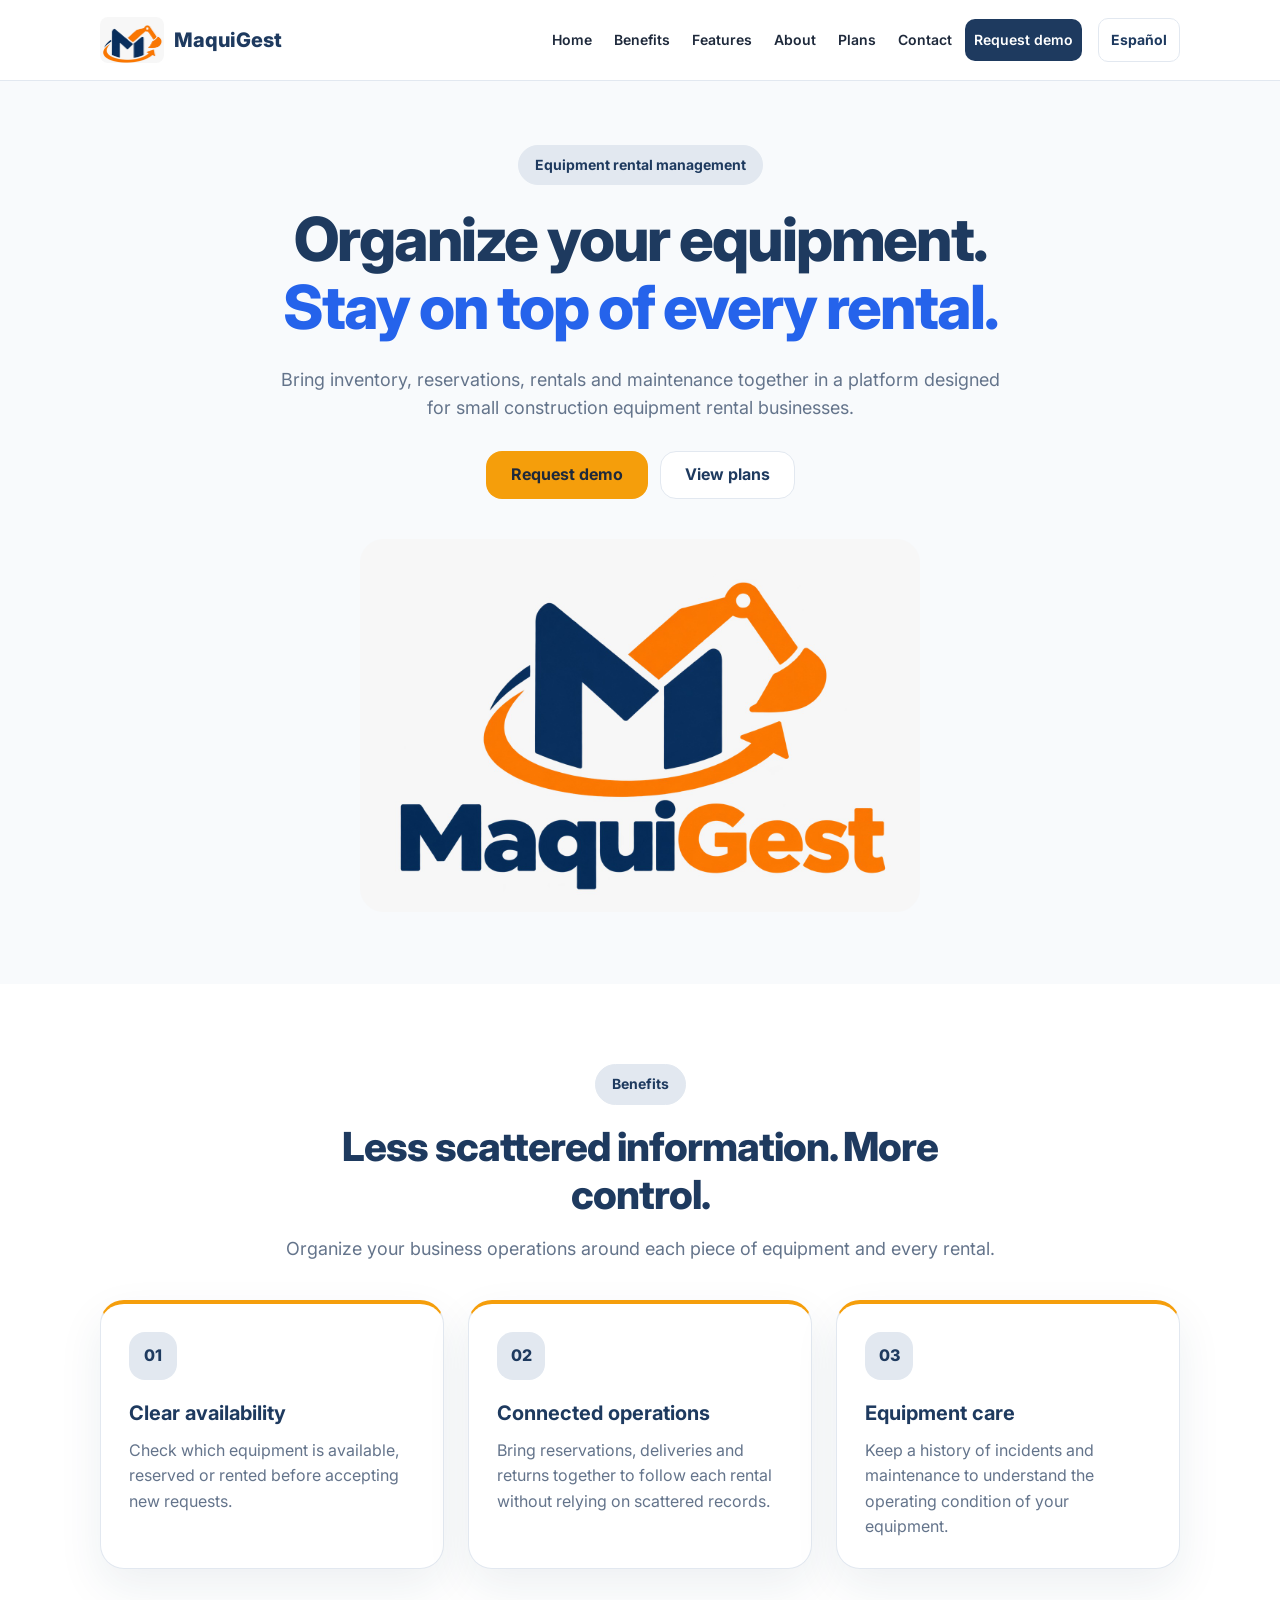
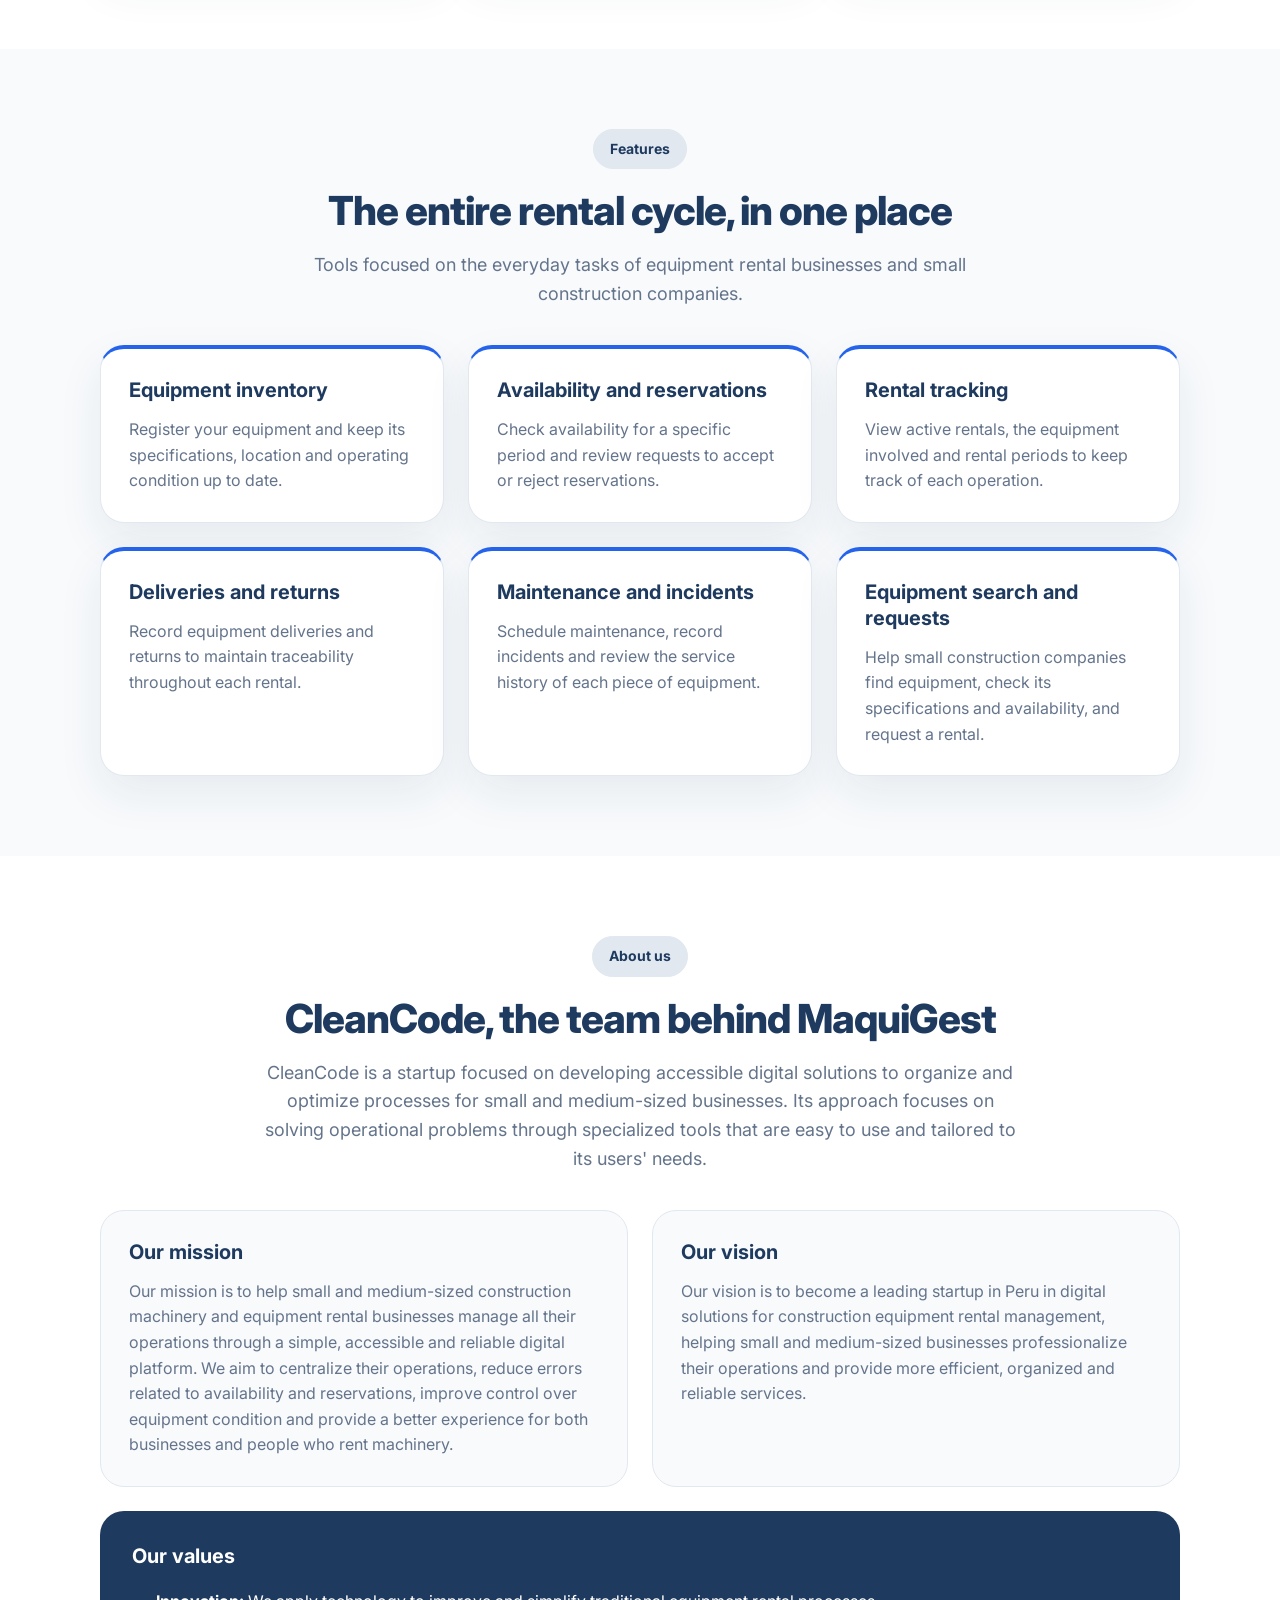
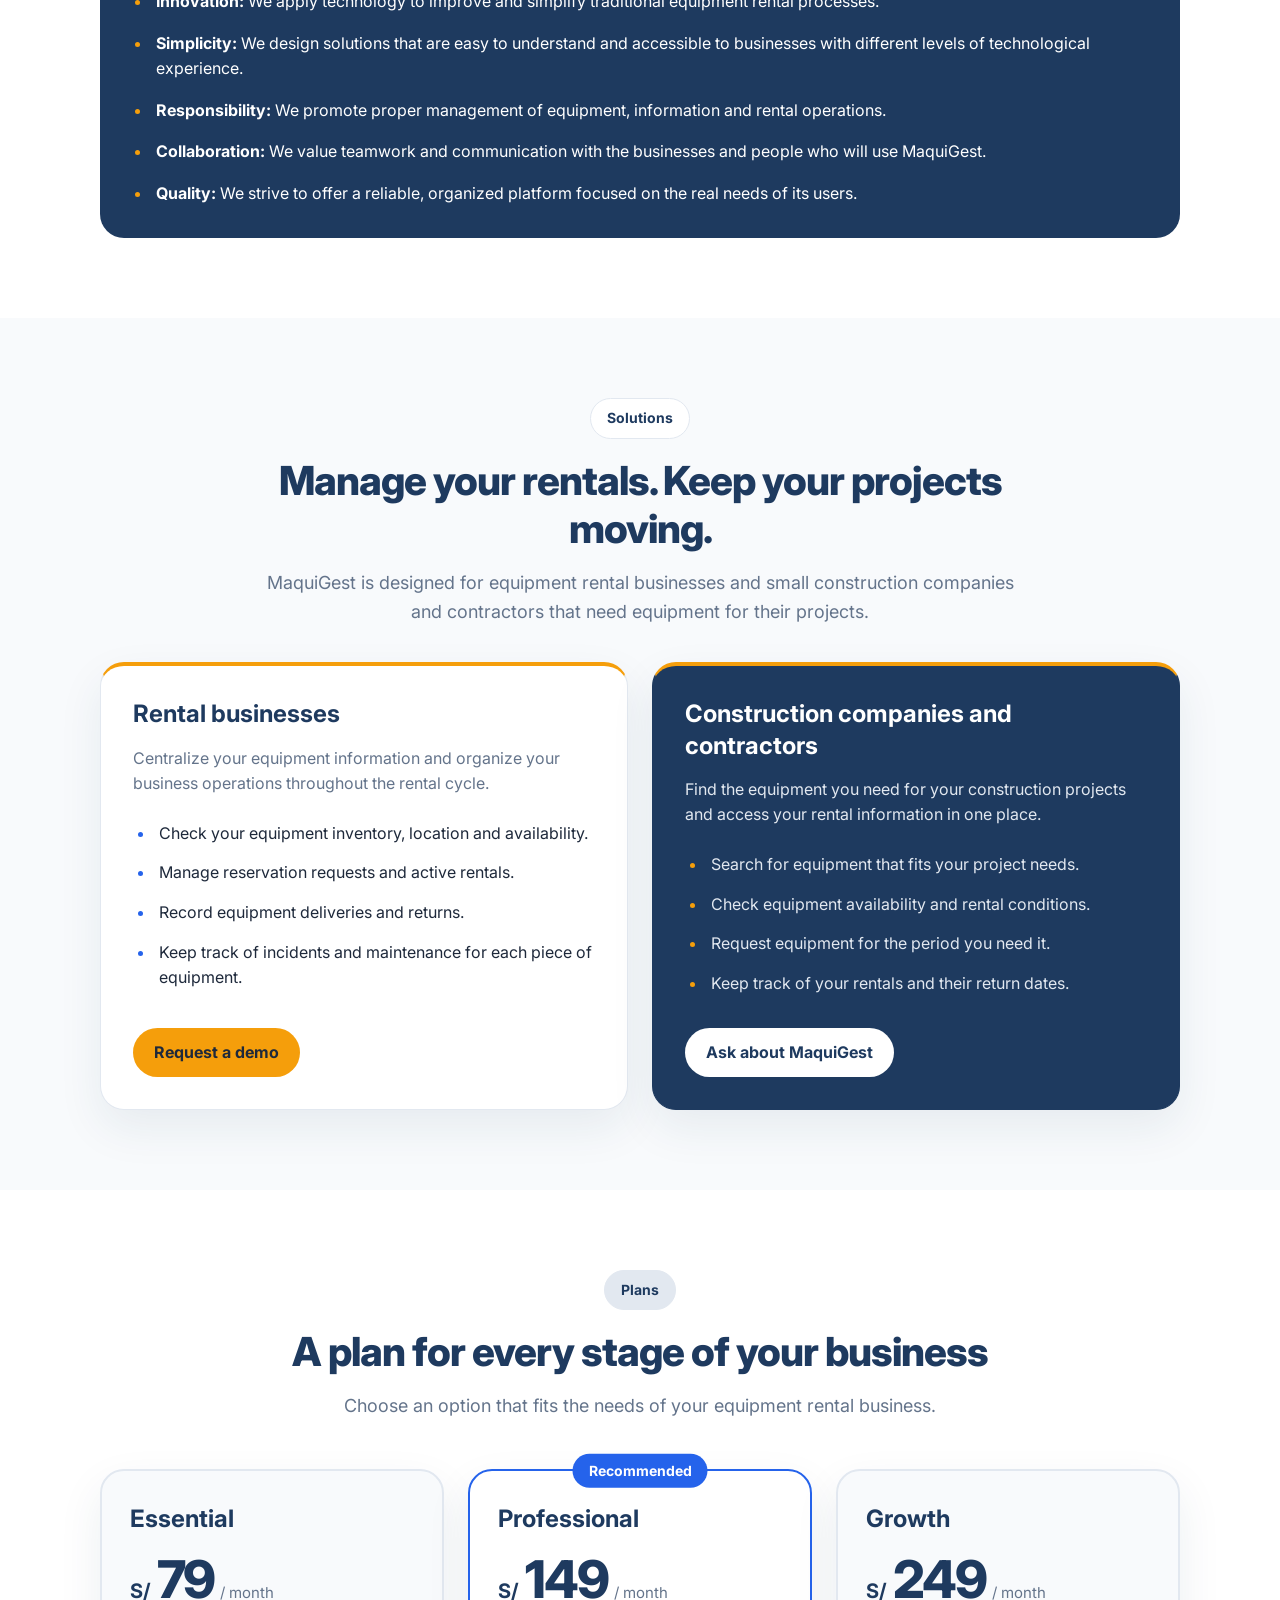
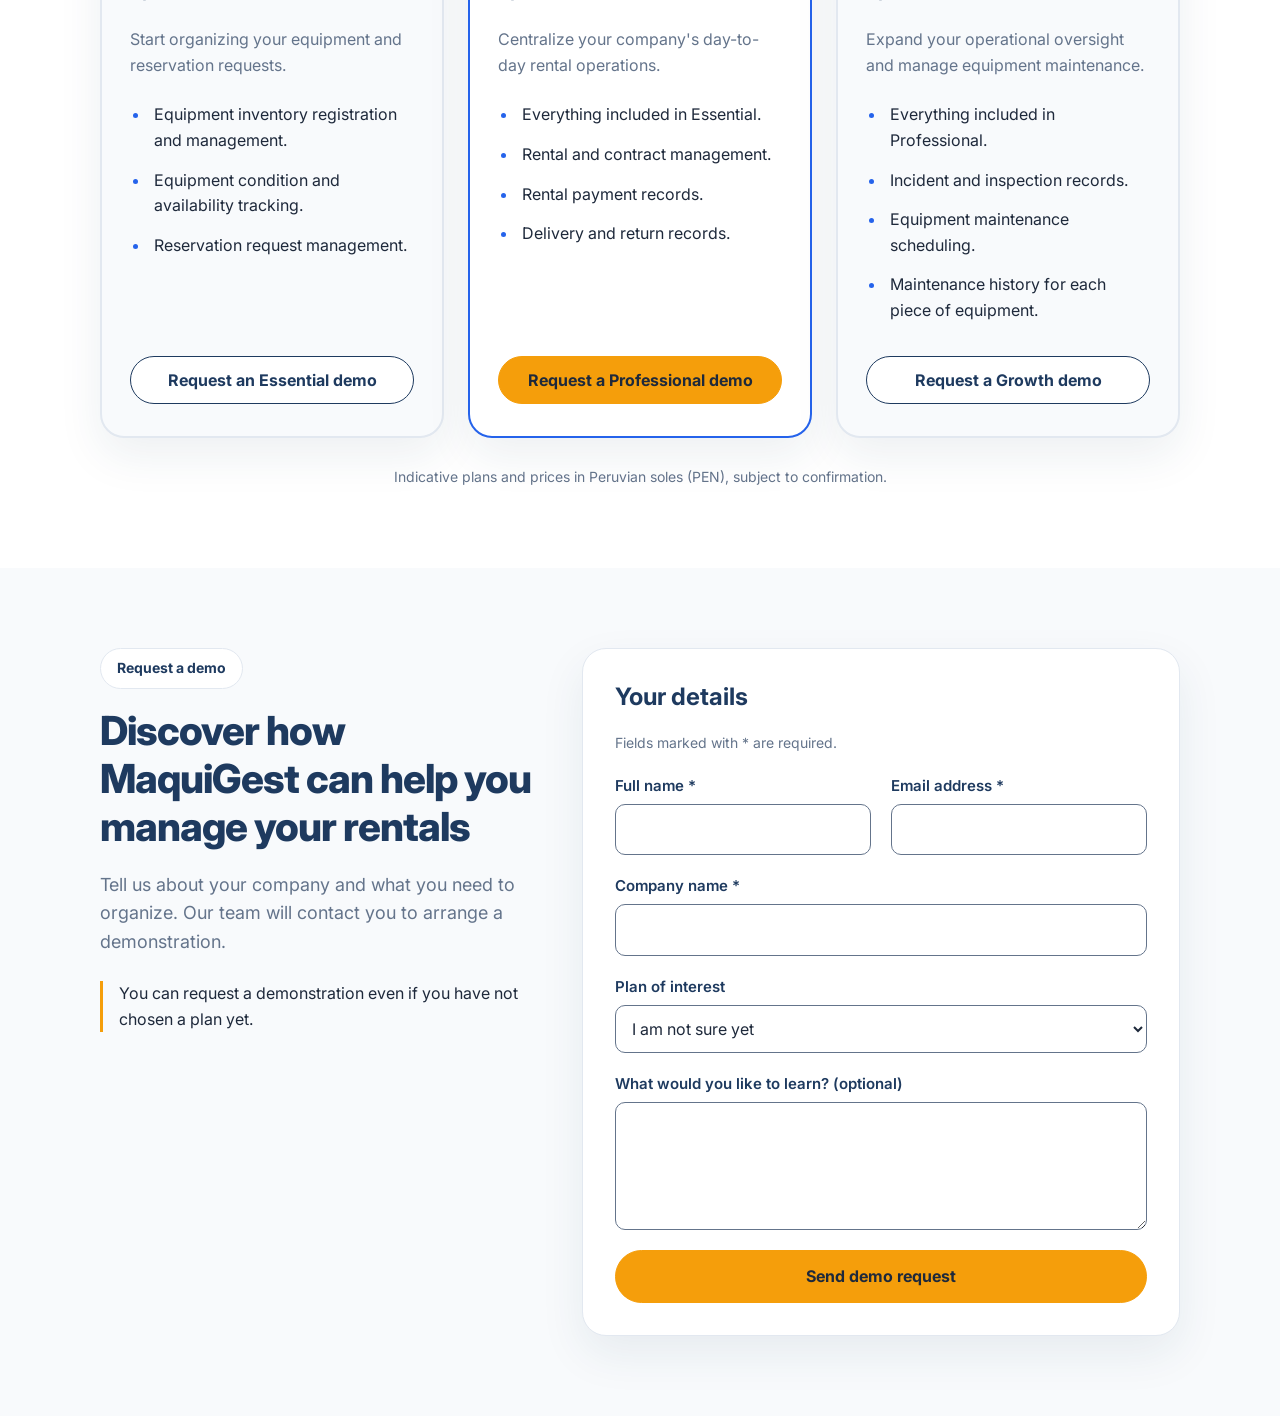
==== index.html @ 1abd6be6 "feat(website): implement demo request form and plan selection" ====
﻿<!doctype html>
<html lang="en-US">
<head>
    <meta charset="UTF-8" />
    <meta name="viewport" content="width=device-width, initial-scale=1.0" />

    <title data-es="MaquiGest | Gestión de alquiler de maquinaria">
        MaquiGest | Equipment rental management
    </title>

    <meta
            name="description"
            content="Manage construction equipment rentals in one place. Organize inventory, availability, reservations, rentals and maintenance with MaquiGest."
            data-es="Gestiona el alquiler de maquinaria para construcción en un solo lugar. Organiza inventario, disponibilidad, reservas, alquileres y mantenimiento con MaquiGest."
    />

    <meta
            name="keywords"
            content="equipment rental, construction equipment, rental management software, MaquiGest"
            data-es="alquiler de maquinaria, gestión de maquinaria, alquiler de equipos, maquinaria para construcción, software de alquiler, gestión de alquileres, MaquiGest"
    />

    <meta name="author" content="CleanCode" />

    <link rel="stylesheet" href="css/main.css" />
    <script src="js/main.js" defer></script>
    <script src="js/forms.js" defer></script>
</head>

<body>
<a
        class="skip-link"
        href="#main-content"
        data-es="Saltar al contenido"
>
    Skip to content
</a>

<header class="header">
    <div class="header-container">
        <a class="brand" href="#home">
            <img
                    src="assets/images/maquigest-symbol.jpeg"
                    alt=""
                    width="1032"
                    height="731"
            />
            <span>MaquiGest</span>
        </a>

        <button
                class="menu-toggle"
                id="menu-toggle"
                type="button"
                aria-controls="nav-menu"
                aria-expanded="false"
                hidden
        >
            <span data-es="Menú">Menu</span>
        </button>

        <span
                class="sr-only"
                id="navigation-label"
                data-es="Navegación principal"
        >
          Main navigation
        </span>

        <nav
                class="header-nav"
                id="nav-menu"
                aria-labelledby="navigation-label"
        >
            <a href="#home" data-es="Inicio">Home</a>
            <a href="#benefits" data-es="Beneficios">Benefits</a>
            <a href="#features" data-es="Funcionalidades">Features</a>
            <a href="#about" data-es="Nosotros">About</a>
            <a href="#planes" data-es="Planes">Plans</a>
            <a href="#contact" data-es="Contacto">Contact</a>

            <a
                    class="nav-demo"
                    href="#demo"
                    data-es="Solicitar demo"
            >
                Request demo
            </a>
        </nav>

        <button
                class="language-toggle"
                id="language-toggle"
                type="button"
                lang="es-419"
                hidden
        >
            Español
        </button>
    </div>
</header>

<main id="main-content">
    <section class="home" id="home" aria-labelledby="home-title">
        <div class="home-container">
            <div class="home-text">
                <p
                        class="home-badge"
                        data-es="Gestión de alquiler de maquinaria"
                >
                    Equipment rental management
                </p>

                <h1 id="home-title">
          <span data-es="Organiza tus equipos.">
            Organize your equipment.
          </span>

                    <span
                            class="home-highlight"
                            data-es="Controla cada alquiler."
                    >
            Stay on top of every rental.
          </span>
                </h1>

                <p
                        class="home-description"
                        data-es="Centraliza inventario, reservas, alquileres y mantenimiento en una plataforma diseñada para pequeñas empresas de alquiler de maquinaria para construcción."
                >
                    Bring inventory, reservations, rentals and maintenance together
                    in a platform designed for small construction equipment rental
                    businesses.
                </p>

                <div class="home-actions">
                    <a
                            class="home-button home-button-primary"
                            href="#demo"
                            data-es="Solicitar demo"
                    >
                        Request demo
                    </a>

                    <a
                            class="home-button home-button-secondary"
                            href="#planes"
                            data-es="Ver planes"
                    >
                        View plans
                    </a>
                </div>
            </div>

            <div class="home-image">
                <img
                        src="assets/images/maquigest-logo.jpeg"
                        alt="MaquiGest"
                        width="1536"
                        height="1024"
                />
            </div>
        </div>
    </section>
    <section
            class="benefits-section"
            id="benefits"
            aria-labelledby="benefits-title"
    >
        <div class="benefits-container">
            <div class="benefits-header">
            <span class="benefits-badge" data-es="Beneficios">
              Benefits
            </span>

                <h2
                        id="benefits-title"
                        data-es="Menos información dispersa. Más control."
                >
                    Less scattered information. More control.
                </h2>

                <p
                        data-es="Organiza las operaciones de tu negocio alrededor de cada equipo y cada alquiler."
                >
                    Organize your business operations around each piece
                    of equipment and every rental.
                </p>
            </div>

            <div class="benefits-grid">
                <article class="benefit-card">
              <span class="benefit-number" aria-hidden="true">
                01
              </span>

                    <h3 data-es="Disponibilidad clara">
                        Clear availability
                    </h3>

                    <p
                            data-es="Consulta qué equipos están disponibles, reservados o alquilados antes de aceptar nuevas solicitudes."
                    >
                        Check which equipment is available, reserved or rented
                        before accepting new requests.
                    </p>
                </article>

                <article class="benefit-card">
              <span class="benefit-number" aria-hidden="true">
                02
              </span>

                    <h3 data-es="Operaciones conectadas">
                        Connected operations
                    </h3>

                    <p
                            data-es="Reúne las reservas, entregas y devoluciones para dar seguimiento al alquiler sin depender de registros dispersos."
                    >
                        Bring reservations, deliveries and returns together
                        to follow each rental without relying on scattered records.
                    </p>
                </article>

                <article class="benefit-card">
              <span class="benefit-number" aria-hidden="true">
                03
              </span>

                    <h3 data-es="Cuidado de tus equipos">
                        Equipment care
                    </h3>

                    <p
                            data-es="Mantén un historial de incidencias y mantenimientos para conocer el estado operativo de tu maquinaria."
                    >
                        Keep a history of incidents and maintenance to understand
                        the operating condition of your equipment.
                    </p>
                </article>
            </div>
        </div>
    </section>
    <section
            class="features-section"
            id="features"
            aria-labelledby="features-title"
    >
        <div class="features-container">
            <div class="features-header">
            <span class="features-badge" data-es="Funcionalidades">
              Features
            </span>

                <h2
                        id="features-title"
                        data-es="Todo el ciclo de alquiler, en un solo lugar"
                >
                    The entire rental cycle, in one place
                </h2>

                <p
                        data-es="Herramientas enfocadas en las tareas diarias de empresas de alquiler de maquinaria y pequeñas constructoras."
                >
                    Tools focused on the everyday tasks of equipment rental
                    businesses and small construction companies.
                </p>
            </div>

            <div class="features-grid">
                <article class="feature-card">
                    <h3 data-es="Inventario de maquinaria">
                        Equipment inventory
                    </h3>

                    <p
                            data-es="Registra tus equipos y mantén actualizada la información sobre sus características, ubicación y estado operativo."
                    >
                        Register your equipment and keep its specifications,
                        location and operating condition up to date.
                    </p>
                </article>

                <article class="feature-card">
                    <h3 data-es="Disponibilidad y reservas">
                        Availability and reservations
                    </h3>

                    <p
                            data-es="Consulta la disponibilidad por periodo y revisa las solicitudes para confirmar o rechazar reservas."
                    >
                        Check availability for a specific period and review
                        requests to accept or reject reservations.
                    </p>
                </article>

                <article class="feature-card">
                    <h3 data-es="Seguimiento de alquileres">
                        Rental tracking
                    </h3>

                    <p
                            data-es="Consulta los alquileres activos, los equipos asociados y sus periodos para conocer el estado de cada operación."
                    >
                        View active rentals, the equipment involved and rental
                        periods to keep track of each operation.
                    </p>
                </article>

                <article class="feature-card">
                    <h3 data-es="Entregas y devoluciones">
                        Deliveries and returns
                    </h3>

                    <p
                            data-es="Registra la entrega y devolución de la maquinaria para mantener la trazabilidad de los equipos durante el alquiler."
                    >
                        Record equipment deliveries and returns to maintain
                        traceability throughout each rental.
                    </p>
                </article>

                <article class="feature-card">
                    <h3 data-es="Mantenimiento e incidencias">
                        Maintenance and incidents
                    </h3>

                    <p
                            data-es="Programa mantenimientos, registra incidencias y consulta el historial de intervenciones de cada equipo."
                    >
                        Schedule maintenance, record incidents and review
                        the service history of each piece of equipment.
                    </p>
                </article>

                <article class="feature-card">
                    <h3 data-es="Búsqueda y solicitud de equipos">
                        Equipment search and requests
                    </h3>

                    <p
                            data-es="Permite a pequeñas constructoras buscar maquinaria, consultar sus características y disponibilidad, y solicitar un alquiler."
                    >
                        Help small construction companies find equipment,
                        check its specifications and availability, and request
                        a rental.
                    </p>
                </article>
            </div>
        </div>
    </section>
    <section
            class="about-section"
            id="about"
            aria-labelledby="about-title"
    >
        <div class="about-container">
            <div class="about-header">
            <span class="about-badge" data-es="Quiénes somos">
              About us
            </span>

                <h2
                        id="about-title"
                        data-es="CleanCode, el equipo detrás de MaquiGest"
                >
                    CleanCode, the team behind MaquiGest
                </h2>

                <p
                        data-es="CleanCode es una startup orientada al desarrollo de soluciones digitales accesibles que permitan organizar y optimizar los procesos de pequeñas y medianas empresas. Su propuesta se enfoca en resolver problemas operativos mediante herramientas especializadas, sencillas de utilizar y adaptadas a las necesidades de sus usuarios."
                >
                    CleanCode is a startup focused on developing accessible
                    digital solutions to organize and optimize processes for
                    small and medium-sized businesses. Its approach focuses on
                    solving operational problems through specialized tools
                    that are easy to use and tailored to its users' needs.
                </p>
            </div>

            <div class="about-grid">
                <article class="about-card">
                    <h3 data-es="Nuestra misión">
                        Our mission
                    </h3>

                    <p
                            data-es="Nuestra misión es facilitar la gestión integral de las pequeñas y medianas empresas dedicadas al alquiler de maquinaria y equipos para construcción mediante una plataforma digital sencilla, accesible y confiable. Buscamos centralizar sus operaciones, reducir errores relacionados con la disponibilidad y las reservas, mejorar el control del estado de los equipos y brindar una mejor experiencia tanto a las empresas como a las personas que alquilan maquinaria."
                    >
                        Our mission is to help small and medium-sized construction
                        machinery and equipment rental businesses manage all their
                        operations through a simple, accessible and reliable
                        digital platform. We aim to centralize their operations,
                        reduce errors related to availability and reservations,
                        improve control over equipment condition and provide a
                        better experience for both businesses and people who
                        rent machinery.
                    </p>
                </article>

                <article class="about-card">
                    <h3 data-es="Nuestra visión">
                        Our vision
                    </h3>

                    <p
                            data-es="Nuestra visión es convertirnos en una startup referente en el Perú en soluciones digitales para la gestión del alquiler de maquinaria de construcción, contribuyendo a que las pequeñas y medianas empresas profesionalicen sus operaciones y brinden servicios más eficientes, organizados y confiables."
                    >
                        Our vision is to become a leading startup in Peru
                        in digital solutions for construction equipment rental
                        management, helping small and medium-sized businesses
                        professionalize their operations and provide more
                        efficient, organized and reliable services.
                    </p>
                </article>
            </div>

            <div class="about-values">
                <h3 data-es="Nuestros valores">
                    Our values
                </h3>

                <ul class="about-values-list">
                    <li>
                        <strong data-es="Innovación:">
                            Innovation:
                        </strong>
                        <span
                                data-es="Aplicamos tecnología para mejorar y simplificar los procesos tradicionales del alquiler de maquinaria."
                        >
                  We apply technology to improve and simplify traditional
                  equipment rental processes.
                </span>
                    </li>

                    <li>
                        <strong data-es="Simplicidad:">
                            Simplicity:
                        </strong>
                        <span
                                data-es="Diseñamos soluciones comprensibles y accesibles para empresas con diferentes niveles de experiencia tecnológica."
                        >
                  We design solutions that are easy to understand and
                  accessible to businesses with different levels of
                  technological experience.
                </span>
                    </li>

                    <li>
                        <strong data-es="Responsabilidad:">
                            Responsibility:
                        </strong>
                        <span
                                data-es="Promovemos una gestión adecuada de los equipos, la información y las operaciones de alquiler."
                        >
                  We promote proper management of equipment, information
                  and rental operations.
                </span>
                    </li>

                    <li>
                        <strong data-es="Colaboración:">
                            Collaboration:
                        </strong>
                        <span
                                data-es="Valoramos el trabajo en equipo y la comunicación con las empresas y personas que utilizarán MaquiGest."
                        >
                  We value teamwork and communication with the businesses
                  and people who will use MaquiGest.
                </span>
                    </li>

                    <li>
                        <strong data-es="Calidad:">
                            Quality:
                        </strong>
                        <span
                                data-es="Buscamos ofrecer una plataforma confiable, organizada y orientada a las necesidades reales de sus usuarios."
                        >
                  We strive to offer a reliable, organized platform
                  focused on the real needs of its users.
                </span>
                    </li>
                </ul>
            </div>
        </div>
    </section>
    <section
            class="solutions-section"
            id="solutions"
            aria-labelledby="solutions-title"
    >
        <div class="solutions-container">
            <div class="solutions-header">
          <span class="solutions-badge" data-es="Soluciones">
            Solutions
          </span>

                <h2
                        id="solutions-title"
                        data-es="Gestiona tus alquileres. Haz avanzar tus obras."
                >
                    Manage your rentals. Keep your projects moving.
                </h2>

                <p
                        data-es="MaquiGest está dirigido a empresas de alquiler de maquinaria y a pequeñas constructoras y contratistas que necesitan equipos para sus proyectos."
                >
                    MaquiGest is designed for equipment rental businesses and small
                    construction companies and contractors that need equipment for
                    their projects.
                </p>
            </div>

            <div class="solutions-grid">
                <article class="solution-card">
                    <h3 data-es="Empresas de alquiler">
                        Rental businesses
                    </h3>

                    <p
                            data-es="Centraliza la información de tus equipos y organiza las operaciones de tu negocio durante todo el ciclo de alquiler."
                    >
                        Centralize your equipment information and organize your
                        business operations throughout the rental cycle.
                    </p>

                    <ul class="solution-list">
                        <li
                                data-es="Consulta el inventario, la ubicación y la disponibilidad de tus equipos."
                        >
                            Check your equipment inventory, location and availability.
                        </li>

                        <li
                                data-es="Gestiona las solicitudes de reserva y los alquileres activos."
                        >
                            Manage reservation requests and active rentals.
                        </li>

                        <li
                                data-es="Registra las entregas y devoluciones de maquinaria."
                        >
                            Record equipment deliveries and returns.
                        </li>

                        <li
                                data-es="Mantén un registro de incidencias y del mantenimiento de cada equipo."
                        >
                            Keep track of incidents and maintenance for each piece
                            of equipment.
                        </li>
                    </ul>

                    <a
                            class="solution-button solution-button-primary"
                            href="#demo"
                            data-es="Solicitar una demo"
                    >
                        Request a demo
                    </a>
                </article>

                <article class="solution-card solution-card-construction">
                    <h3 data-es="Constructoras y contratistas">
                        Construction companies and contractors
                    </h3>

                    <p
                            data-es="Encuentra los equipos que necesitas para tus obras y consulta la información de tus alquileres desde un solo lugar."
                    >
                        Find the equipment you need for your construction projects
                        and access your rental information in one place.
                    </p>

                    <ul class="solution-list">
                        <li
                                data-es="Busca maquinaria según las necesidades de tu proyecto."
                        >
                            Search for equipment that fits your project needs.
                        </li>

                        <li
                                data-es="Consulta la disponibilidad y las condiciones de alquiler."
                        >
                            Check equipment availability and rental conditions.
                        </li>

                        <li
                                data-es="Solicita equipos para el periodo en que los necesitas."
                        >
                            Request equipment for the period you need it.
                        </li>

                        <li
                                data-es="Realiza el seguimiento de tus alquileres y sus fechas de devolución."
                        >
                            Keep track of your rentals and their return dates.
                        </li>
                    </ul>

                    <a
                            class="solution-button solution-button-secondary"
                            href="#contact"
                            data-es="Consultar sobre MaquiGest"
                    >
                        Ask about MaquiGest
                    </a>
                </article>
            </div>
        </div>
    </section>
    <section
            class="plans-section"
            id="planes"
            aria-labelledby="plans-title"
    >
        <div class="plans-container">
            <div class="plans-header">
          <span class="plans-badge" data-es="Planes">
            Plans
          </span>

                <h2
                        id="plans-title"
                        data-es="Un plan para cada etapa de tu negocio"
                >
                    A plan for every stage of your business
                </h2>

                <p
                        data-es="Elige una propuesta según las necesidades de tu empresa de alquiler de maquinaria."
                >
                    Choose an option that fits the needs of your equipment
                    rental business.
                </p>
            </div>

            <div class="plans-grid">
                <article class="plan-card" aria-labelledby="essential-title">
                    <h3 id="essential-title" data-es="Esencial">
                        Essential
                    </h3>

                    <p class="plan-price">
                        <span class="plan-currency">S/</span>
                        <span class="plan-amount">79</span>
                        <span class="plan-period" data-es="/ mes">/ month</span>
                    </p>

                    <p
                            class="plan-description"
                            data-es="Para comenzar a organizar tus equipos y solicitudes de reserva."
                    >
                        Start organizing your equipment and reservation requests.
                    </p>

                    <ul class="plan-list">
                        <li data-es="Registro y gestión del inventario de equipos.">
                            Equipment inventory registration and management.
                        </li>

                        <li data-es="Consulta del estado y la disponibilidad de equipos.">
                            Equipment condition and availability tracking.
                        </li>

                        <li data-es="Gestión de solicitudes de reserva.">
                            Reservation request management.
                        </li>
                    </ul>

                    <a
                            class="plan-button"
                            href="#demo"
                            data-plan="essential"
                            data-es="Solicitar demo de Esencial"
                    >
                        Request an Essential demo
                    </a>
                </article>

                <article
                        class="plan-card plan-card-featured"
                        aria-labelledby="professional-title"
                >
            <span class="plan-recommendation" data-es="Recomendado">
              Recommended
            </span>

                    <h3 id="professional-title" data-es="Profesional">
                        Professional
                    </h3>

                    <p class="plan-price">
                        <span class="plan-currency">S/</span>
                        <span class="plan-amount">149</span>
                        <span class="plan-period" data-es="/ mes">/ month</span>
                    </p>

                    <p
                            class="plan-description"
                            data-es="Para centralizar las operaciones diarias de alquiler de tu empresa."
                    >
                        Centralize your company's day-to-day rental operations.
                    </p>

                    <ul class="plan-list">
                        <li data-es="Todo lo incluido en Esencial.">
                            Everything included in Essential.
                        </li>

                        <li data-es="Gestión de alquileres y contratos.">
                            Rental and contract management.
                        </li>

                        <li data-es="Registro de pagos de los alquileres.">
                            Rental payment records.
                        </li>

                        <li data-es="Registro de entregas y devoluciones.">
                            Delivery and return records.
                        </li>
                    </ul>

                    <a
                            class="plan-button plan-button-featured"
                            href="#demo"
                            data-plan="professional"
                            data-es="Solicitar demo de Profesional"
                    >
                        Request a Professional demo
                    </a>
                </article>

                <article class="plan-card" aria-labelledby="growth-title">
                    <h3 id="growth-title" data-es="Crecimiento">
                        Growth
                    </h3>

                    <p class="plan-price">
                        <span class="plan-currency">S/</span>
                        <span class="plan-amount">249</span>
                        <span class="plan-period" data-es="/ mes">/ month</span>
                    </p>

                    <p
                            class="plan-description"
                            data-es="Para ampliar el control operativo y gestionar el mantenimiento de tus equipos."
                    >
                        Expand your operational oversight and manage equipment
                        maintenance.
                    </p>

                    <ul class="plan-list">
                        <li data-es="Todo lo incluido en Profesional.">
                            Everything included in Professional.
                        </li>

                        <li data-es="Registro de incidencias e inspecciones.">
                            Incident and inspection records.
                        </li>

                        <li data-es="Programación del mantenimiento de equipos.">
                            Equipment maintenance scheduling.
                        </li>

                        <li data-es="Historial de mantenimiento por equipo.">
                            Maintenance history for each piece of equipment.
                        </li>
                    </ul>

                    <a
                            class="plan-button"
                            href="#demo"
                            data-plan="growth"
                            data-es="Solicitar demo de Crecimiento"
                    >
                        Request a Growth demo
                    </a>
                </article>
            </div>

            <p
                    class="plans-note"
                    data-es="Planes y precios referenciales en soles (PEN), sujetos a confirmación."
            >
                Indicative plans and prices in Peruvian soles (PEN), subject
                to confirmation.
            </p>
        </div>
    </section>
    <section
            class="demo-section"
            id="demo"
            aria-labelledby="demo-title"
    >
        <div class="demo-container">
            <div class="demo-content">
          <span class="demo-badge" data-es="Solicitar demo">
            Request a demo
          </span>

                <h2
                        id="demo-title"
                        data-es="Conoce cómo MaquiGest puede ayudarte a gestionar tus alquileres"
                >
                    Discover how MaquiGest can help you manage your rentals
                </h2>

                <p
                        class="demo-description"
                        data-es="Cuéntanos sobre tu empresa y lo que necesitas organizar. Nuestro equipo te contactará para coordinar una demostración."
                >
                    Tell us about your company and what you need to organize.
                    Our team will contact you to arrange a demonstration.
                </p>

                <p
                        class="demo-note"
                        data-es="Puedes solicitar una demostración aunque todavía no hayas elegido un plan."
                >
                    You can request a demonstration even if you have not
                    chosen a plan yet.
                </p>
            </div>

            <form
                    class="demo-form"
                    id="demo-form"
                    action= https://formspree.io/f/xdeoyggo
                    method="POST"
                    aria-labelledby="demo-form-title"
                    aria-describedby="demo-required-note"
            >
                <input type="hidden" name="request_type" value="demo" />
                <input type="hidden" name="_language" value="en" />

                <h3 id="demo-form-title" data-es="Tus datos">
                    Your details
                </h3>

                <p
                        class="demo-form-note"
                        id="demo-required-note"
                        data-es="Los campos con * son obligatorios."
                >
                    Fields marked with * are required.
                </p>

                <div class="demo-form-grid">
                    <div class="demo-field">
                        <label
                                for="demo-name"
                                data-es="Nombre completo *"
                        >
                            Full name *
                        </label>

                        <input
                                type="text"
                                id="demo-name"
                                name="name"
                                autocomplete="name"
                                minlength="2"
                                maxlength="100"
                                required
                        />
                    </div>

                    <div class="demo-field">
                        <label
                                for="demo-email"
                                data-es="Correo electrónico *"
                        >
                            Email address *
                        </label>

                        <input
                                type="email"
                                id="demo-email"
                                name="email"
                                autocomplete="email"
                                maxlength="254"
                                required
                        />
                    </div>

                    <div class="demo-field demo-field-full">
                        <label
                                for="demo-company"
                                data-es="Nombre de la empresa *"
                        >
                            Company name *
                        </label>

                        <input
                                type="text"
                                id="demo-company"
                                name="company"
                                autocomplete="organization"
                                minlength="2"
                                maxlength="120"
                                required
                        />
                    </div>

                    <div class="demo-field demo-field-full">
                        <label
                                for="demo-plan"
                                data-es="Plan de interés"
                        >
                            Plan of interest
                        </label>

                        <select id="demo-plan" name="plan">
                            <option
                                    value="undecided"
                                    data-es="Aún no lo sé"
                            >
                                I am not sure yet
                            </option>

                            <option value="essential" data-es="Esencial">
                                Essential
                            </option>

                            <option value="professional" data-es="Profesional">
                                Professional
                            </option>

                            <option value="growth" data-es="Crecimiento">
                                Growth
                            </option>
                        </select>
                    </div>

                    <div class="demo-field demo-field-full">
                        <label
                                for="demo-message"
                                data-es="¿Qué te gustaría conocer? (opcional)"
                        >
                            What would you like to learn? (optional)
                        </label>

                        <textarea
                                id="demo-message"
                                name="message"
                                rows="4"
                                maxlength="1200"
                        ></textarea>
                    </div>
                </div>

                <p
                        class="demo-error"
                        id="demo-error"
                        role="alert"
                        tabindex="-1"
                        data-es="El formulario no está disponible en este momento. Inténtalo más tarde."
                        hidden
                >
                    The form is currently unavailable. Please try again later.
                </p>

                <button
                        class="demo-submit"
                        type="submit"
                        data-es="Enviar solicitud de demo"
                >
                    Send demo request
                </button>
            </form>
        </div>
    </section>
</main>

<!-- FOOTER -->
</body>
</html>
---- css/main.css ----
﻿@import url("./global.css");
@import url("./header.css");
@import url("./home.css");
@import url("./benefits.css");
@import url("./features.css");
@import url("./about.css");
@import url("./solutions.css");
@import url("./plans.css");
@import url("./demo.css");
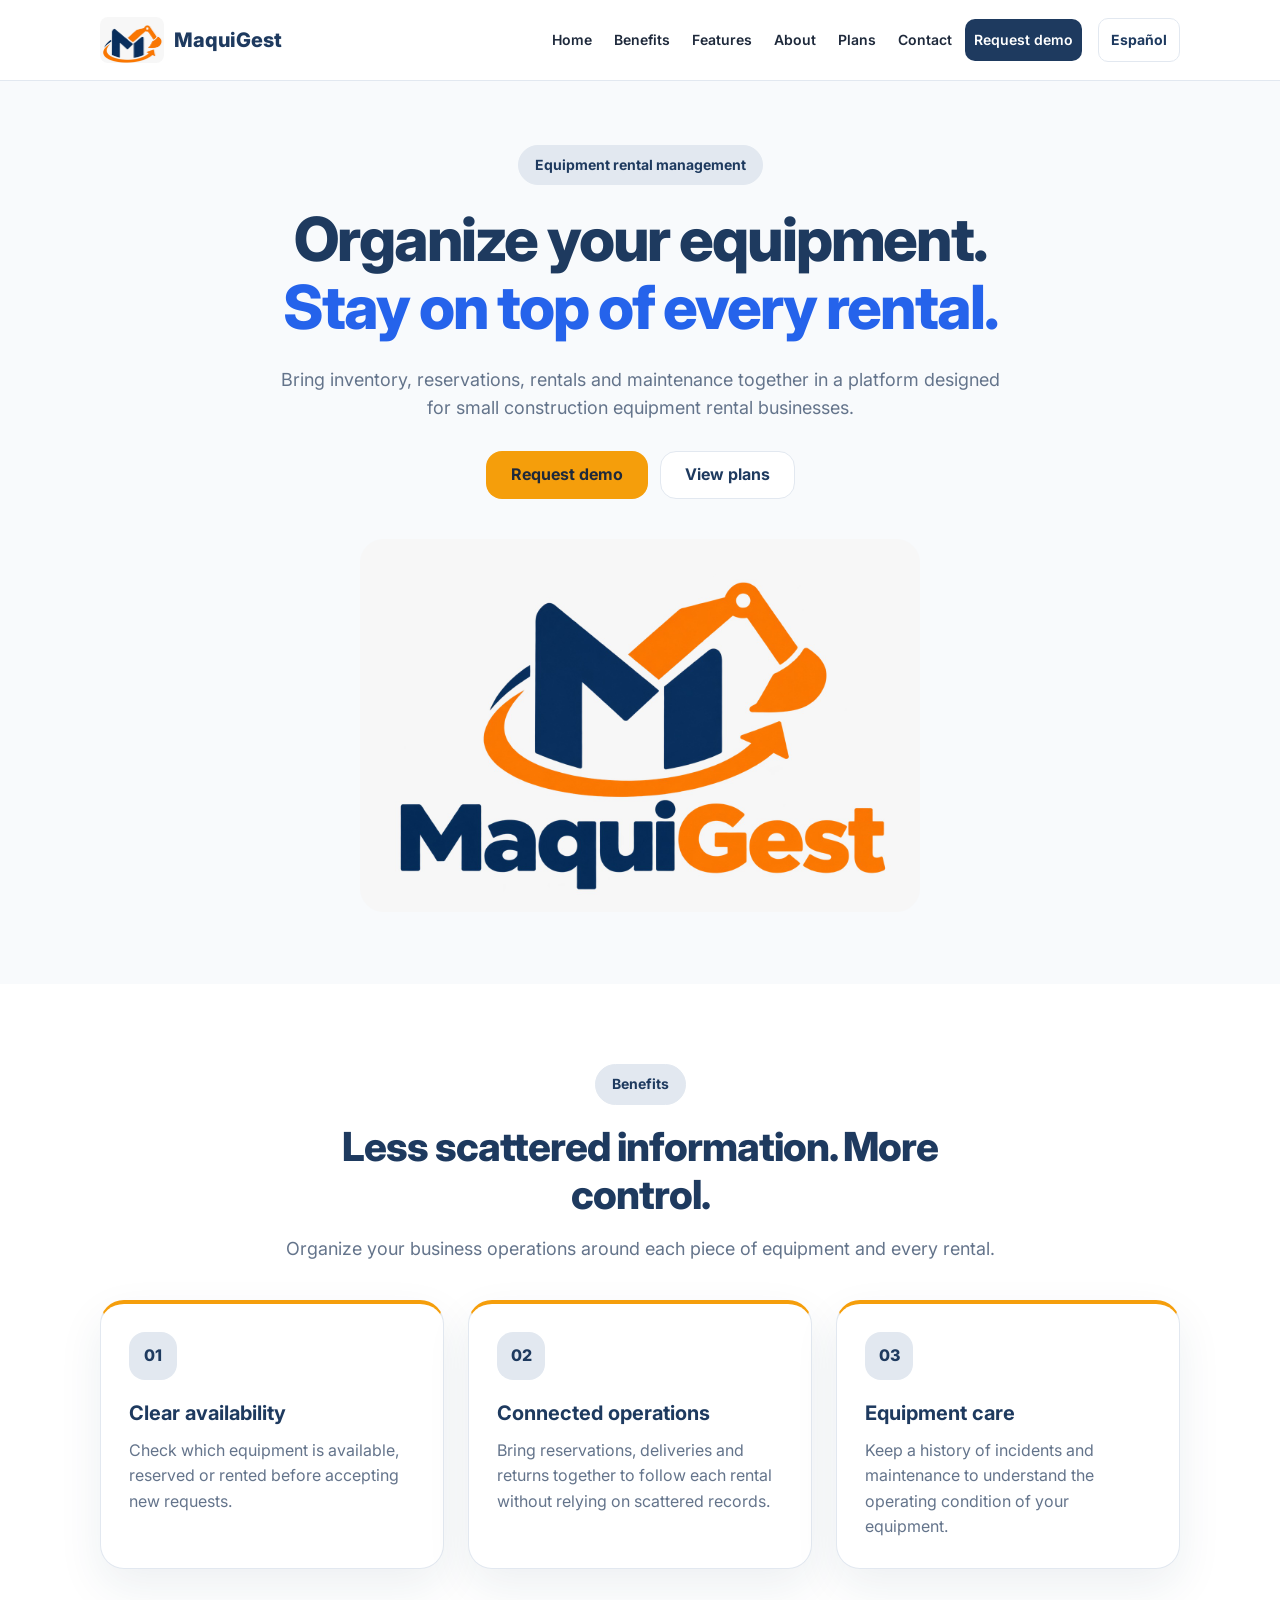
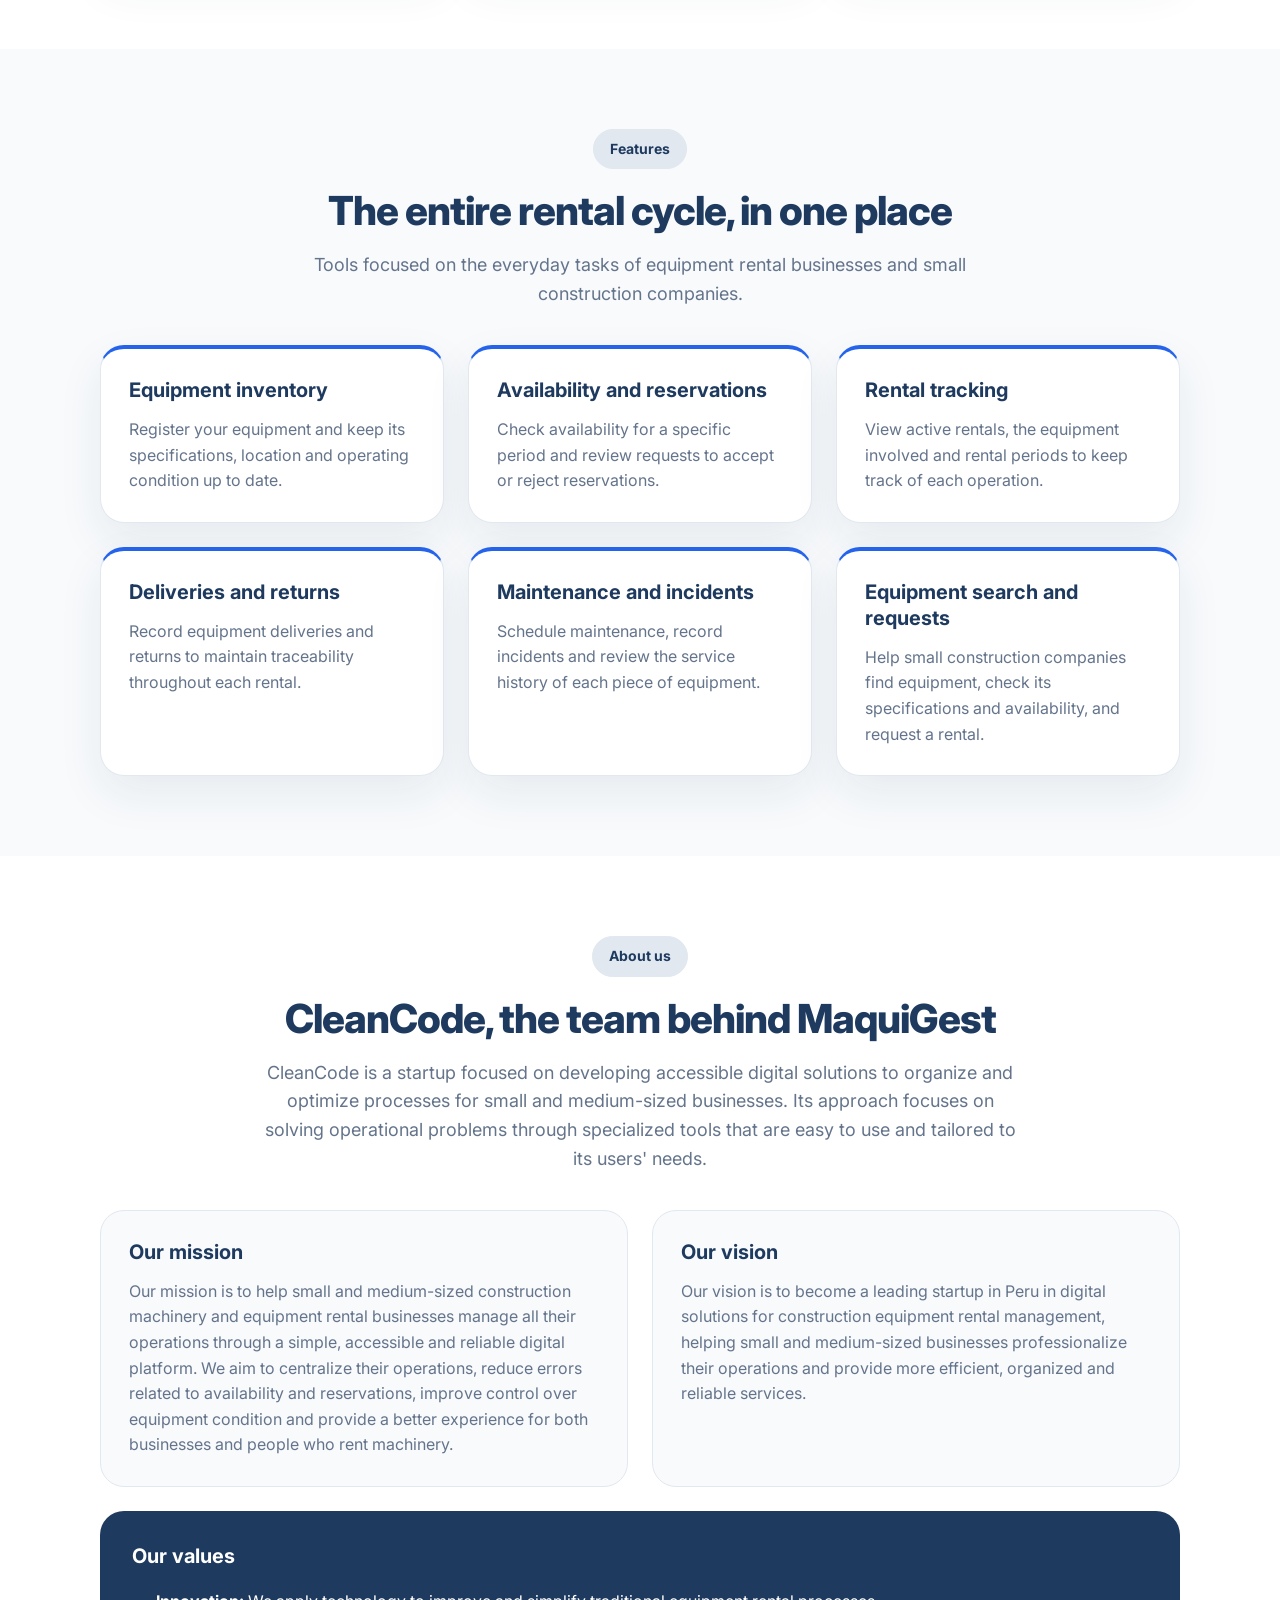
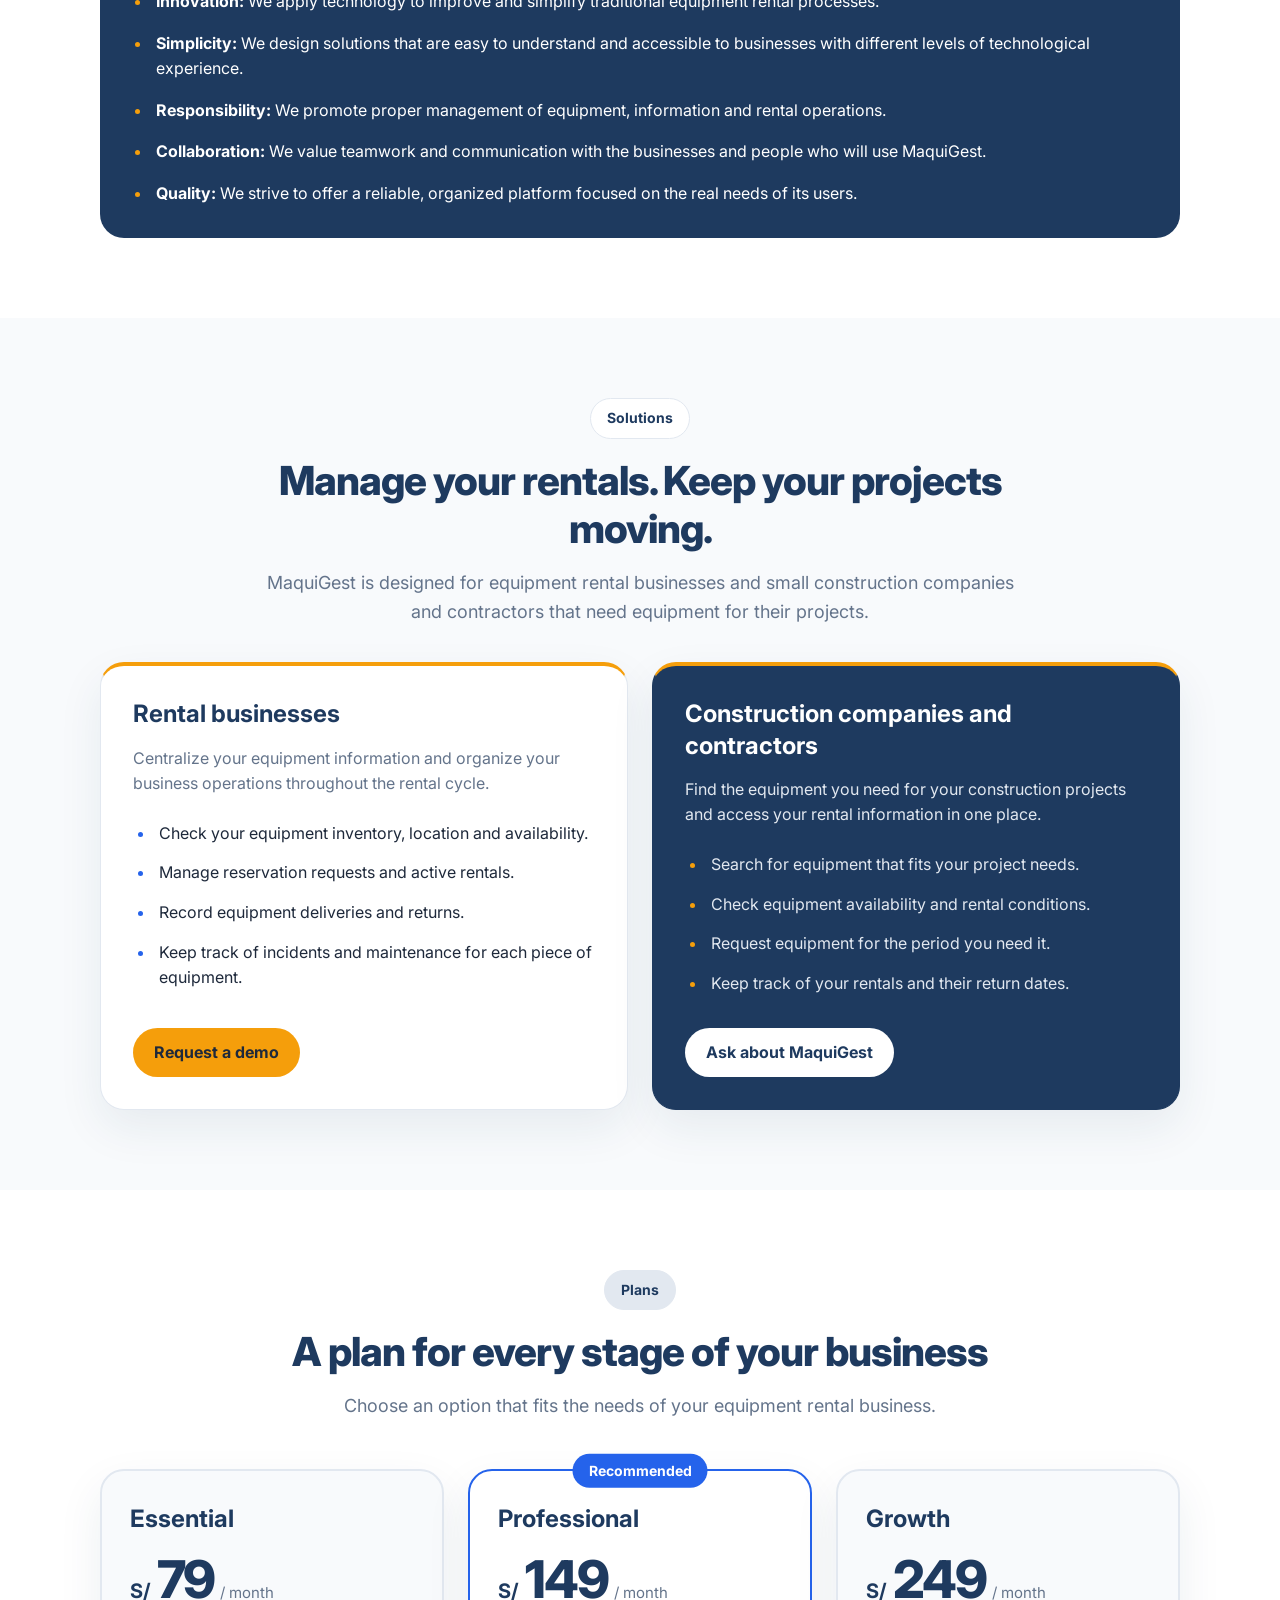
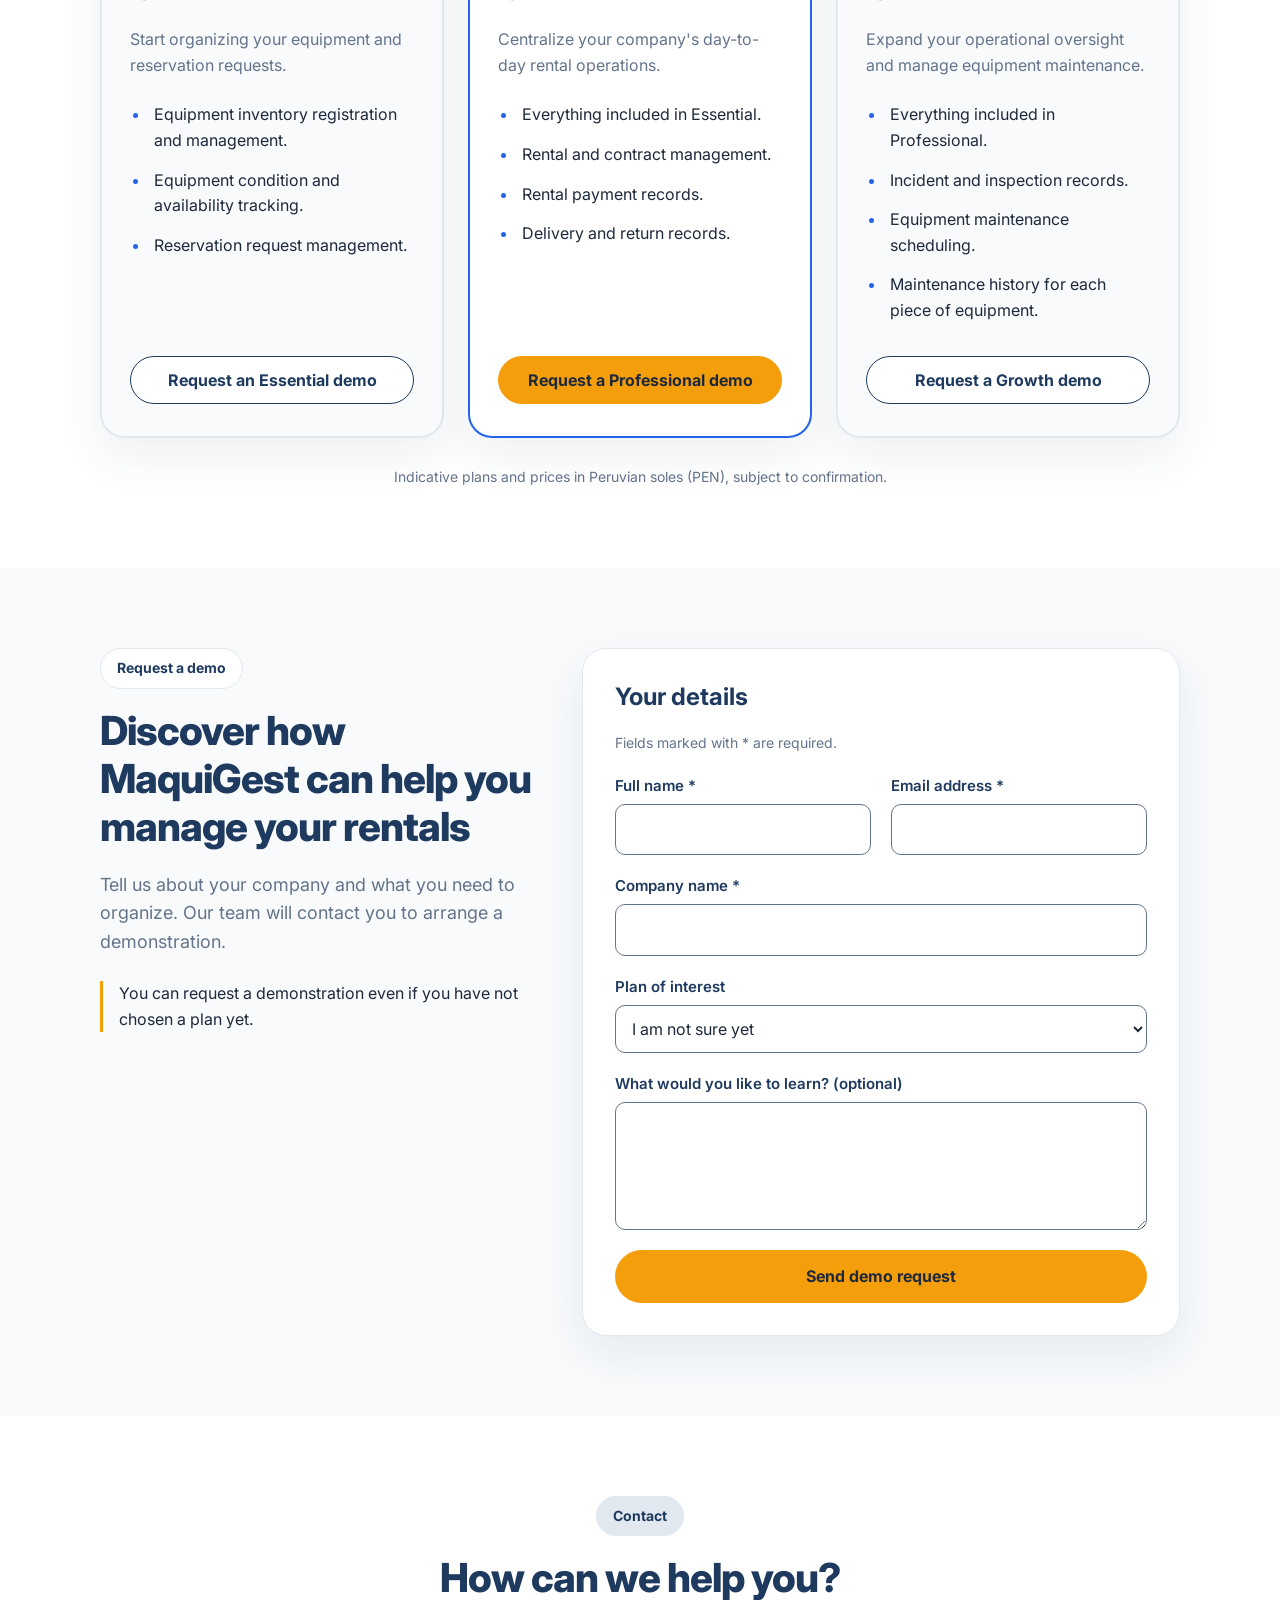
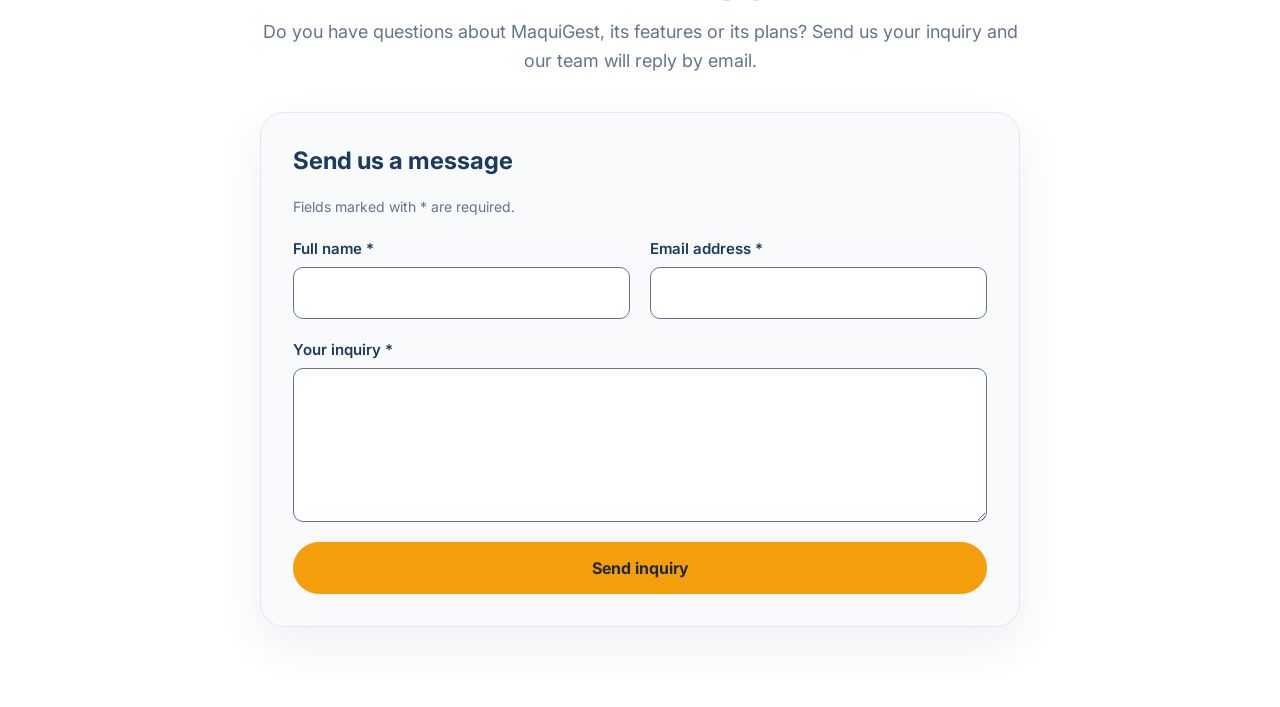
==== commit 2fedb40b: "feat(website): implement contact form" ====
--- a/index.html
+++ b/index.html
@@ -973,6 +973,135 @@
             </form>
         </div>
     </section>
+    <section
+            class="contact-section"
+            id="contact"
+            aria-labelledby="contact-title"
+    >
+        <div class="contact-container">
+            <div class="contact-header">
+          <span class="contact-badge" data-es="Contacto">
+            Contact
+          </span>
+
+                <h2
+                        id="contact-title"
+                        data-es="¿En qué podemos ayudarte?"
+                >
+                    How can we help you?
+                </h2>
+
+                <p
+                        data-es="¿Tienes preguntas sobre MaquiGest, sus funcionalidades o sus planes? Envíanos tu consulta y nuestro equipo te responderá por correo electrónico."
+                >
+                    Do you have questions about MaquiGest, its features or its
+                    plans? Send us your inquiry and our team will reply by email.
+                </p>
+            </div>
+
+            <form
+                    class="contact-form"
+                    id="contact-form"
+                    action=https://formspree.io/f/mgaerknn
+                    method="POST"
+                    aria-labelledby="contact-form-title"
+                    aria-describedby="contact-required-note"
+            >
+                <input type="hidden" name="request_type" value="contact" />
+                <input type="hidden" name="_language" value="en" />
+
+                <h3
+                        id="contact-form-title"
+                        data-es="Envíanos un mensaje"
+                >
+                    Send us a message
+                </h3>
+
+                <p
+                        class="contact-form-note"
+                        id="contact-required-note"
+                        data-es="Los campos con * son obligatorios."
+                >
+                    Fields marked with * are required.
+                </p>
+
+                <div class="contact-form-grid">
+                    <div class="contact-field">
+                        <label
+                                for="contact-name"
+                                data-es="Nombre completo *"
+                        >
+                            Full name *
+                        </label>
+
+                        <input
+                                type="text"
+                                id="contact-name"
+                                name="name"
+                                autocomplete="name"
+                                minlength="2"
+                                maxlength="100"
+                                required
+                        />
+                    </div>
+
+                    <div class="contact-field">
+                        <label
+                                for="contact-email"
+                                data-es="Correo electrónico *"
+                        >
+                            Email address *
+                        </label>
+
+                        <input
+                                type="email"
+                                id="contact-email"
+                                name="email"
+                                autocomplete="email"
+                                maxlength="254"
+                                required
+                        />
+                    </div>
+
+                    <div class="contact-field contact-field-full">
+                        <label
+                                for="contact-message"
+                                data-es="Tu consulta *"
+                        >
+                            Your inquiry *
+                        </label>
+
+                        <textarea
+                                id="contact-message"
+                                name="message"
+                                rows="5"
+                                maxlength="2000"
+                                required
+                        ></textarea>
+                    </div>
+                </div>
+
+                <p
+                        class="contact-error"
+                        id="contact-error"
+                        role="alert"
+                        tabindex="-1"
+                        data-es="El formulario no está disponible en este momento. Inténtalo más tarde."
+                        hidden
+                >
+                    The form is currently unavailable. Please try again later.
+                </p>
+
+                <button
+                        class="contact-submit"
+                        type="submit"
+                        data-es="Enviar consulta"
+                >
+                    Send inquiry
+                </button>
+            </form>
+        </div>
+    </section>
 </main>
 
 <!-- FOOTER -->
--- a/css/main.css
+++ b/css/main.css
@@ -6,4 +6,5 @@
 @import url("./about.css");
 @import url("./solutions.css");
 @import url("./plans.css");
-@import url("./demo.css");+@import url("./demo.css");
+@import url("./contact.css");
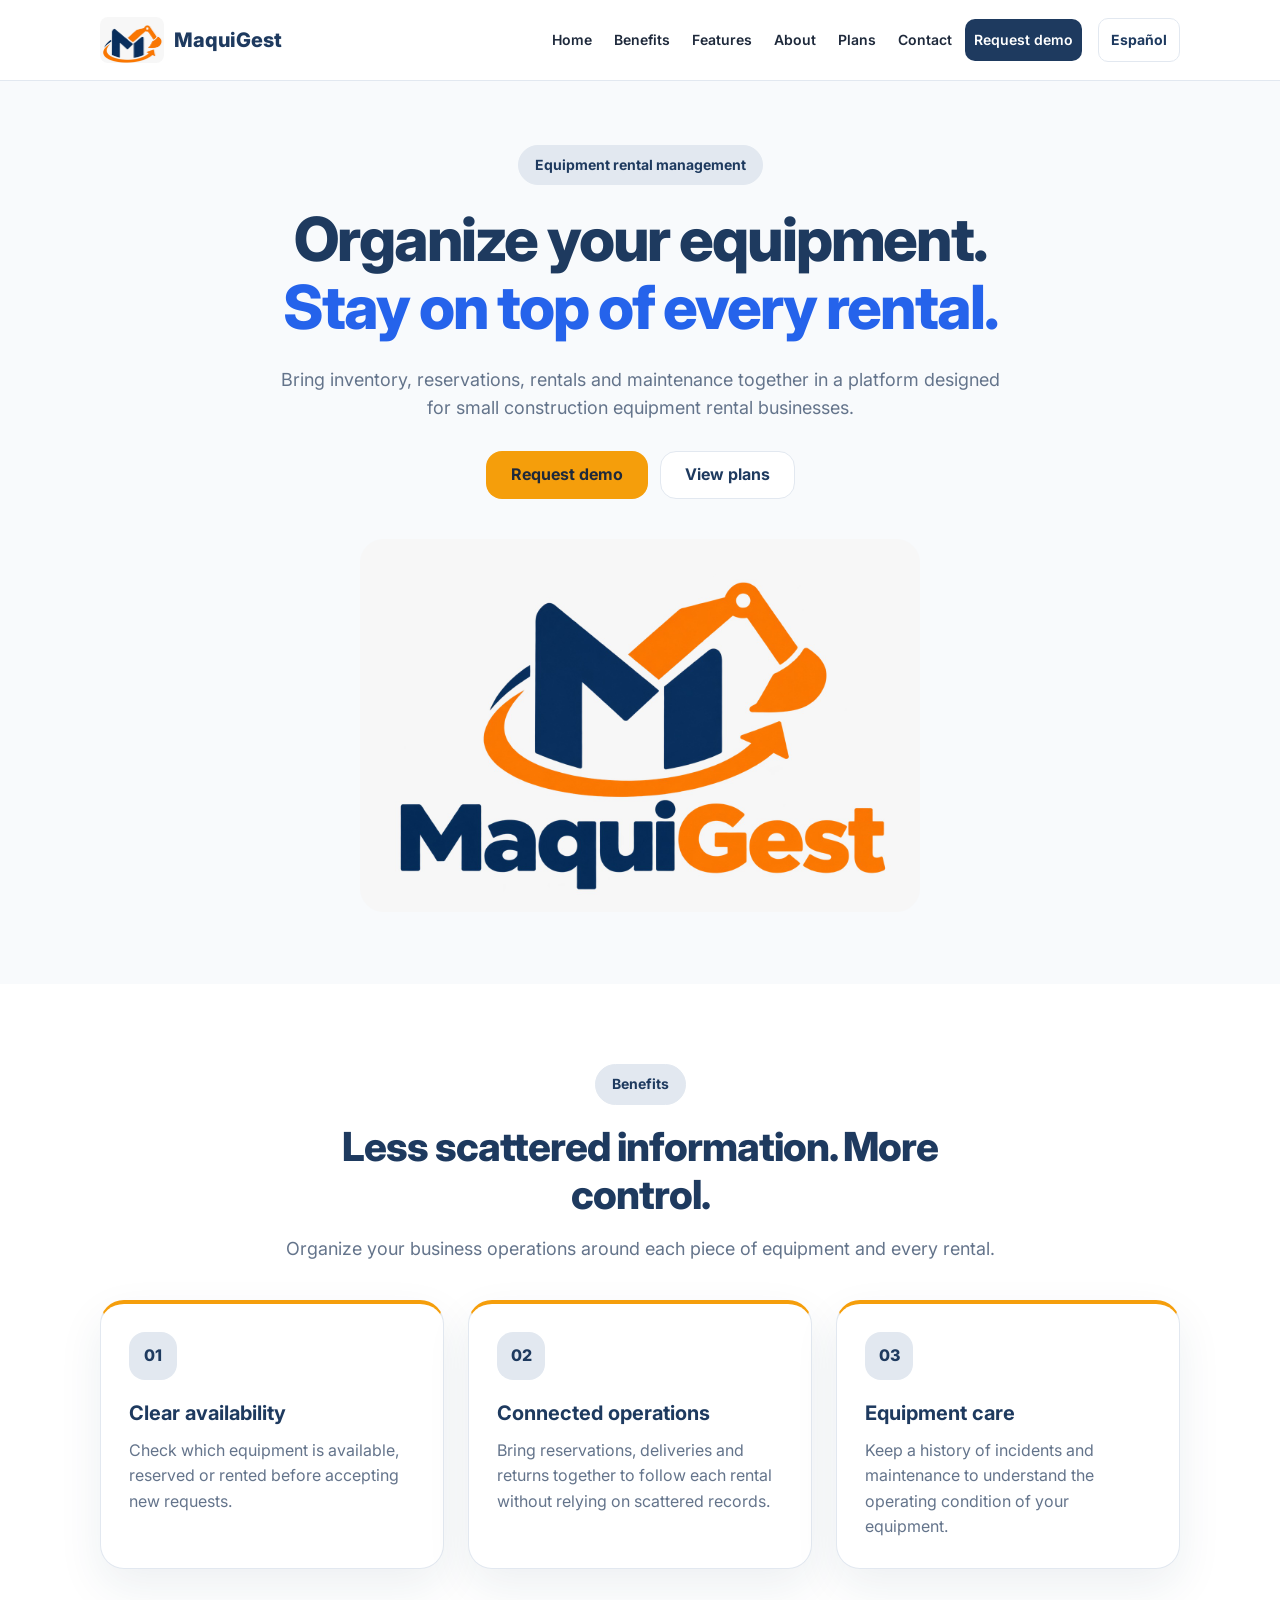
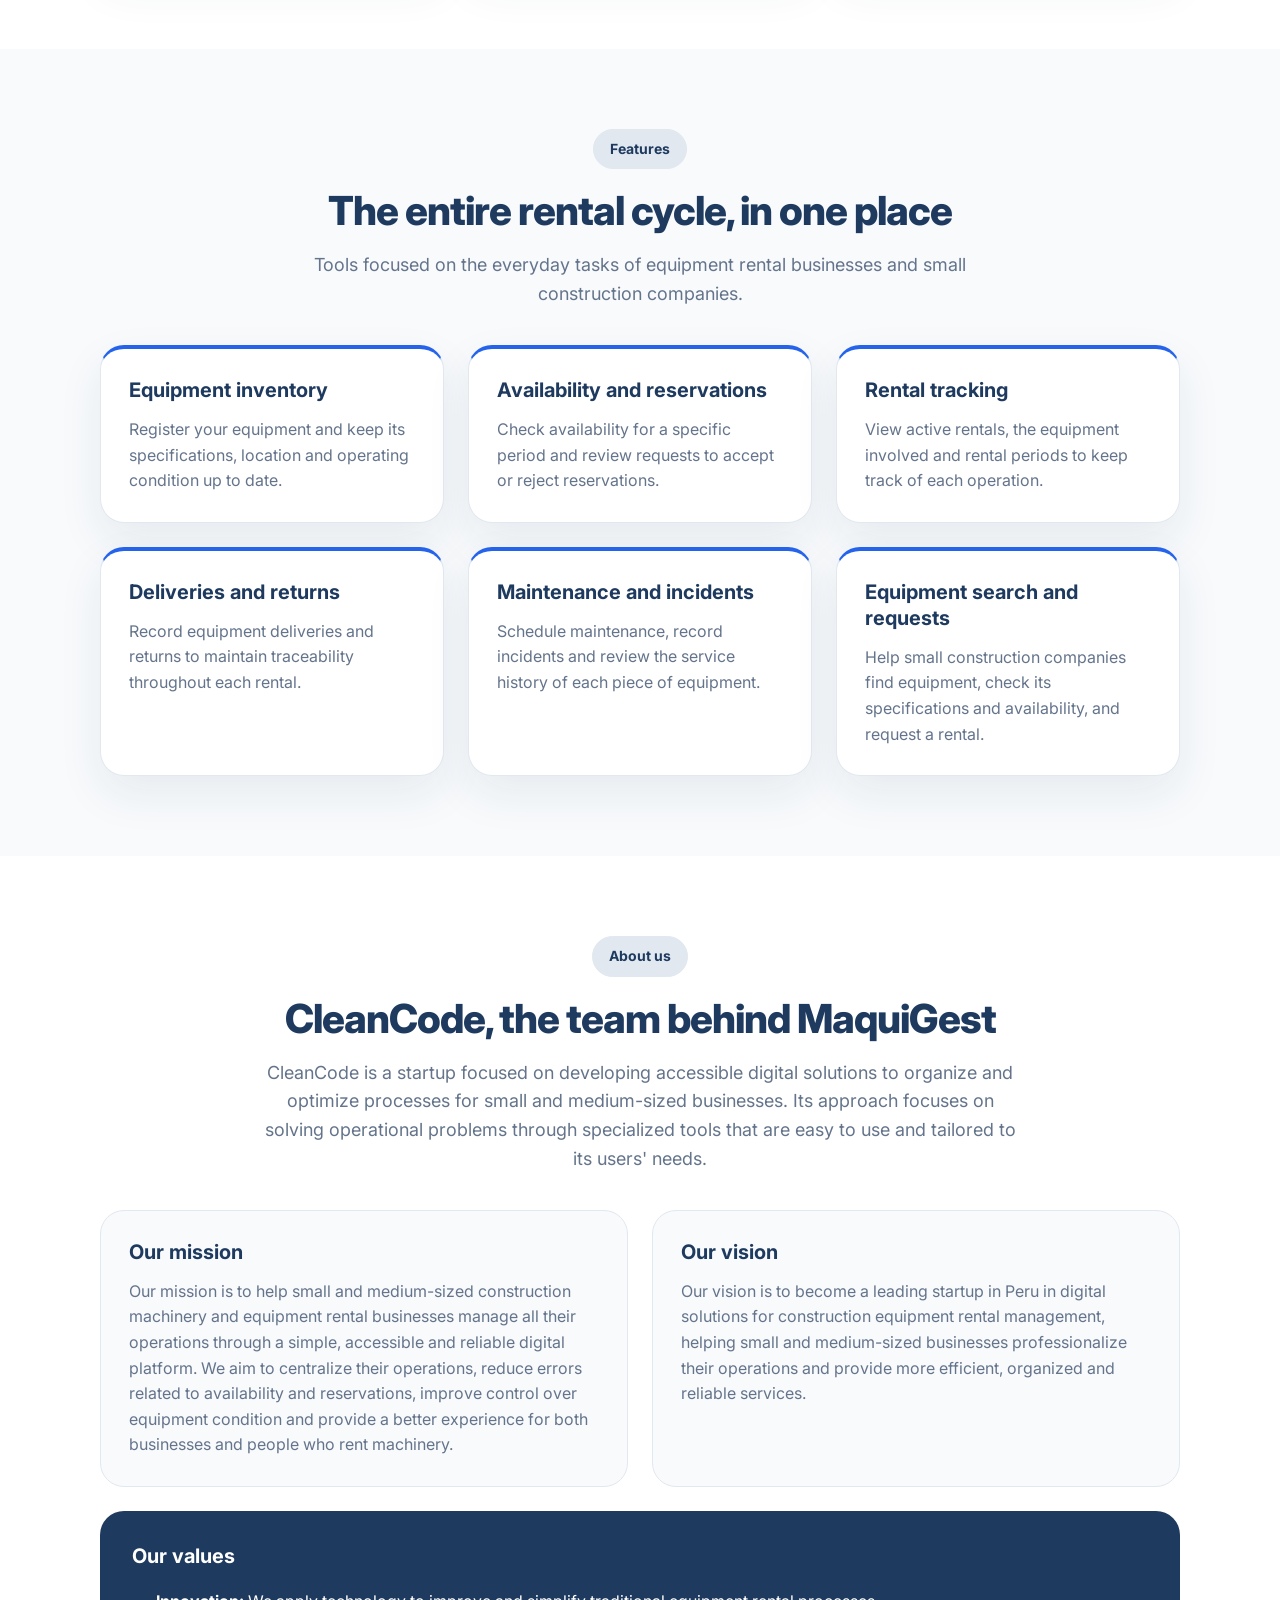
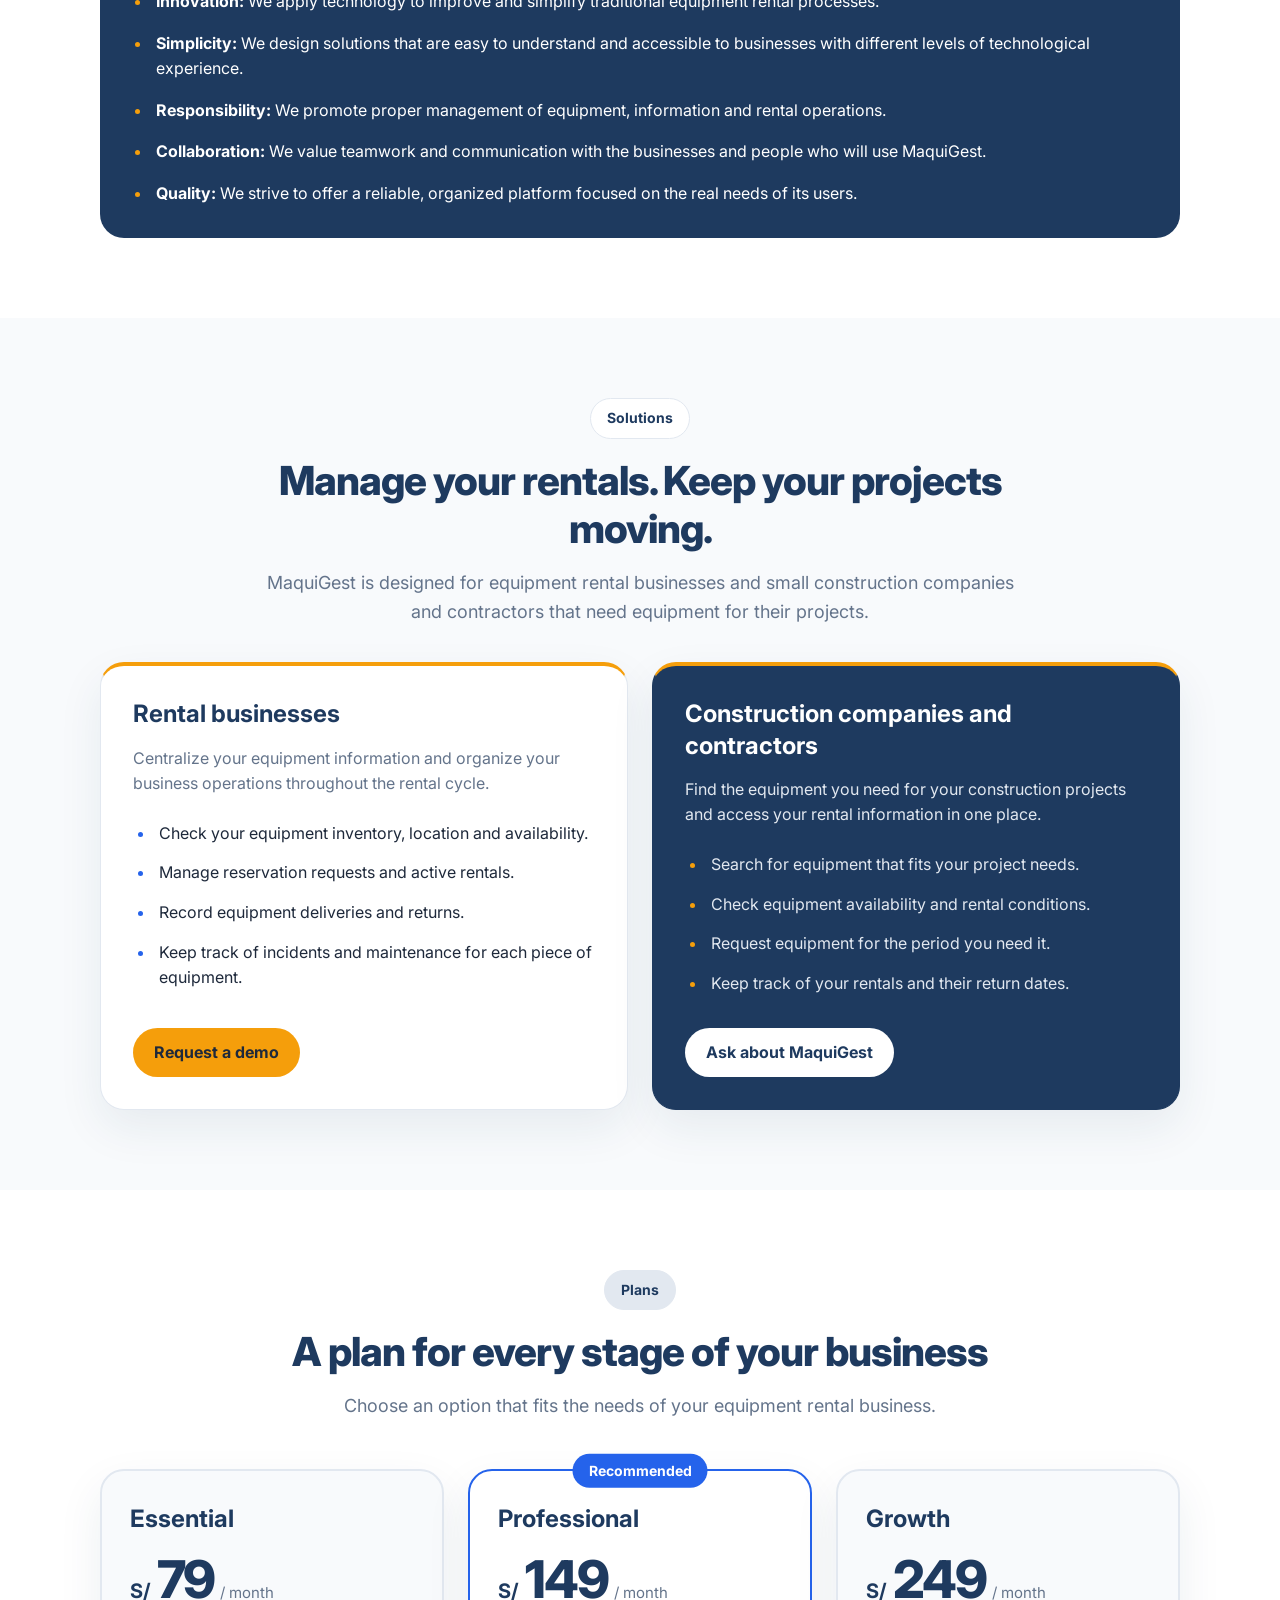
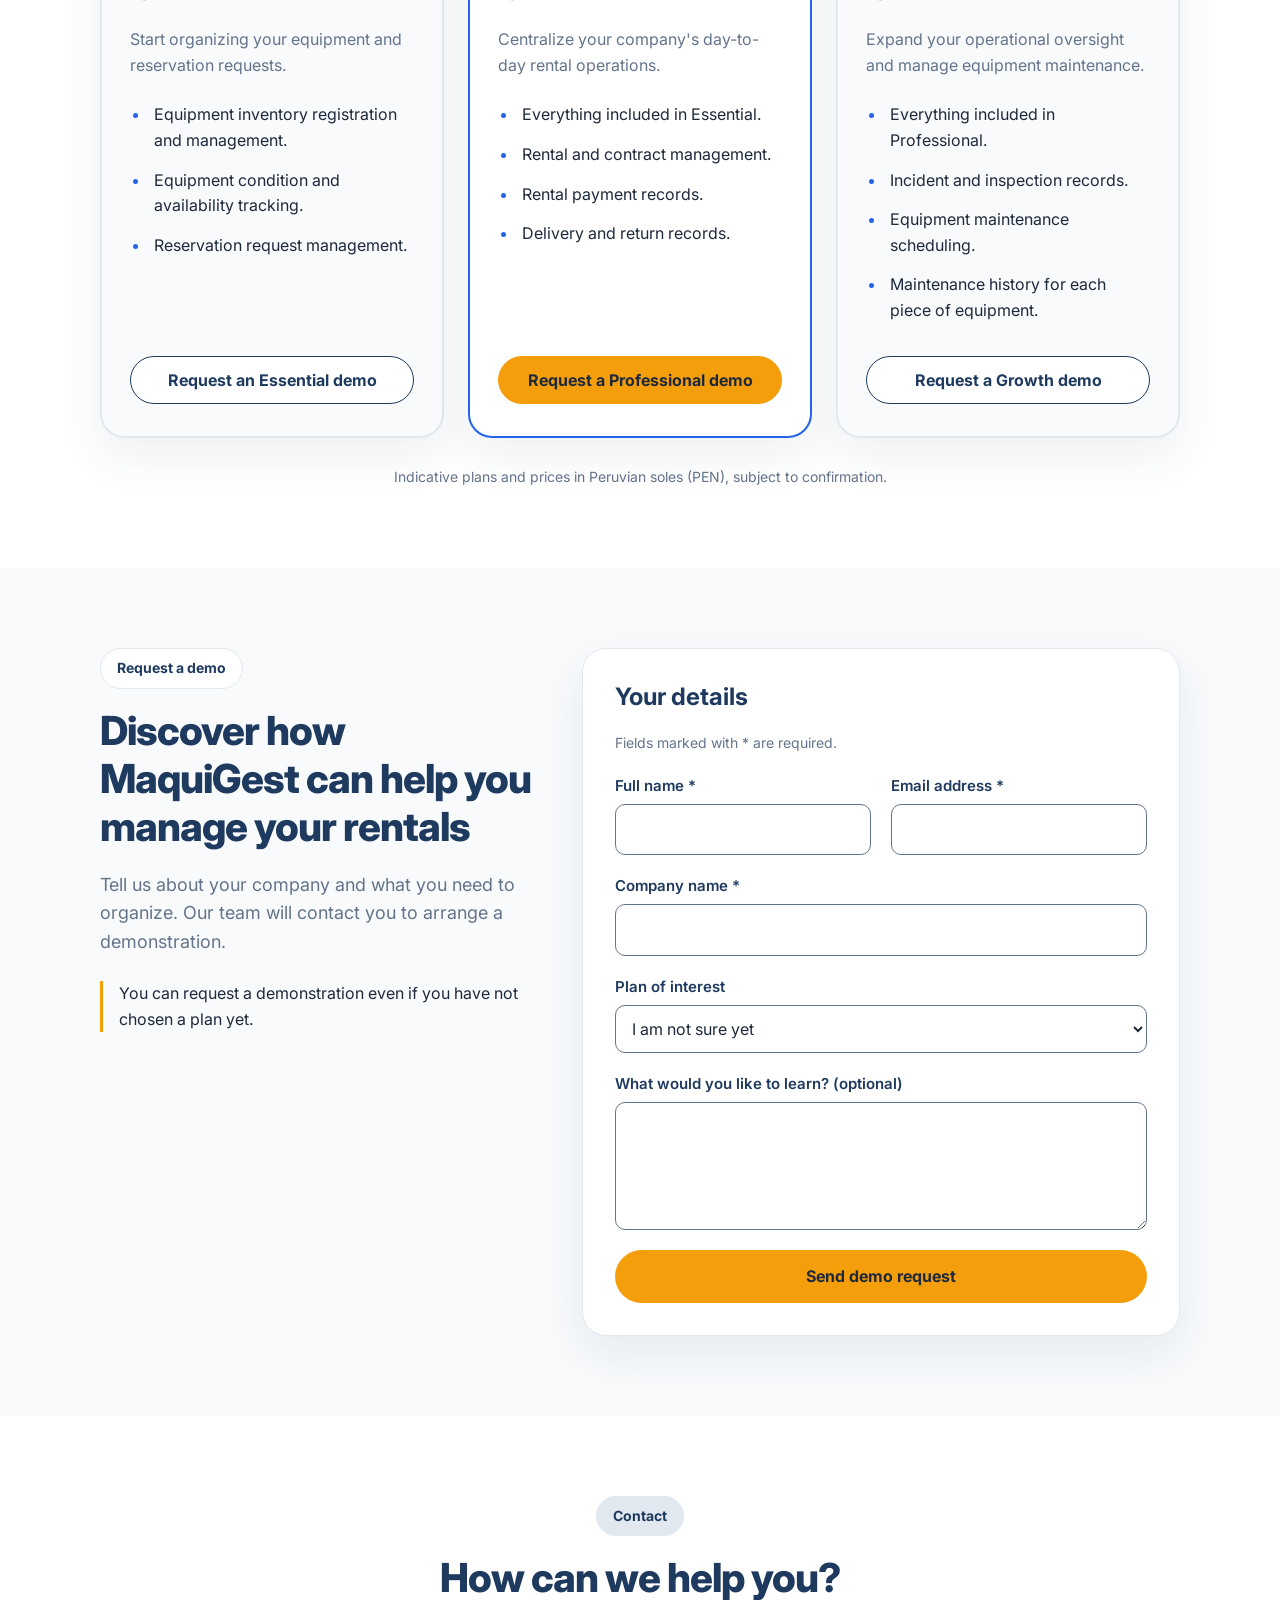
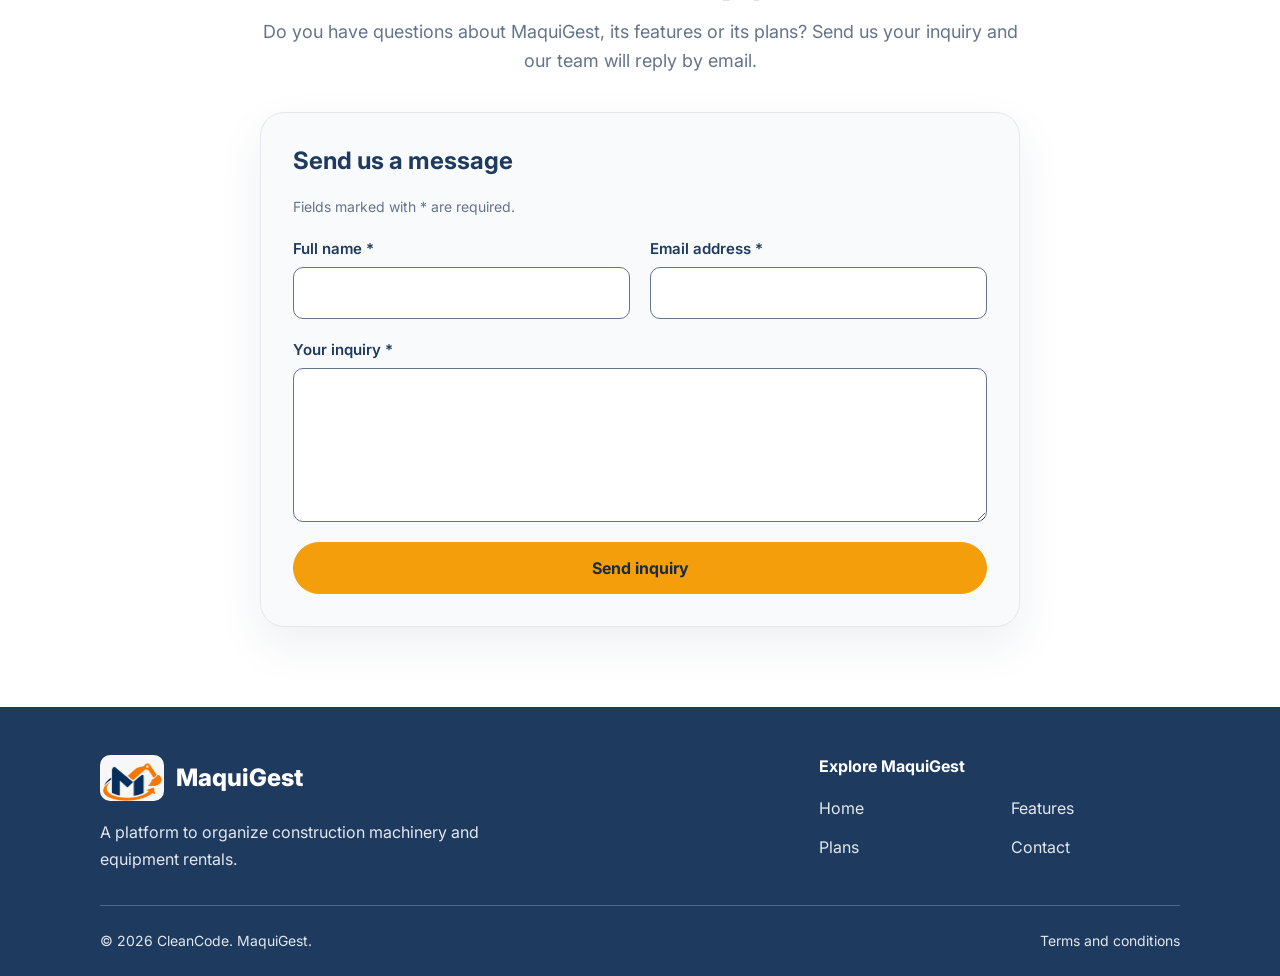
==== commit 46dc5e7b: "feat(website): add footer and draft terms page" ====
--- a/index.html
+++ b/index.html
@@ -1105,5 +1105,77 @@
 </main>
 
 <!-- FOOTER -->
+<footer class="footer">
+    <div class="footer-container">
+        <div class="footer-content">
+            <div class="footer-brand">
+                <a class="footer-brand-link" href="#home">
+                    <img
+                            class="footer-logo"
+                            src="assets/images/maquigest-symbol.jpeg"
+                            alt=""
+                            width="1032"
+                            height="731"
+                    />
+                    <span>MaquiGest</span>
+                </a>
+
+                <p
+                        data-es="Una plataforma para organizar el alquiler de maquinaria y equipos de construcción."
+                >
+                    A platform to organize construction machinery and
+                    equipment rentals.
+                </p>
+            </div>
+
+            <nav aria-labelledby="footer-navigation-title">
+                <h2
+                        class="footer-title"
+                        id="footer-navigation-title"
+                        data-es="Explora MaquiGest"
+                >
+                    Explore MaquiGest
+                </h2>
+
+                <ul class="footer-links">
+                    <li>
+                        <a href="#home" data-es="Inicio">
+                            Home
+                        </a>
+                    </li>
+
+                    <li>
+                        <a href="#features" data-es="Funcionalidades">
+                            Features
+                        </a>
+                    </li>
+
+                    <li>
+                        <a href="#planes" data-es="Planes">
+                            Plans
+                        </a>
+                    </li>
+
+                    <li>
+                        <a href="#contact" data-es="Contacto">
+                            Contact
+                        </a>
+                    </li>
+                </ul>
+            </nav>
+        </div>
+
+        <div class="footer-bottom">
+            <p>© 2026 CleanCode. MaquiGest.</p>
+
+            <a
+                    href="terms.html"
+                    data-es="Términos y condiciones"
+            >
+                Terms and conditions
+            </a>
+        </div>
+    </div>
+</footer>
 </body>
 </html>
--- a/css/main.css
+++ b/css/main.css
@@ -7,4 +7,5 @@
 @import url("./solutions.css");
 @import url("./plans.css");
 @import url("./demo.css");
-@import url("./contact.css");+@import url("./contact.css");
+@import url("./footer.css");
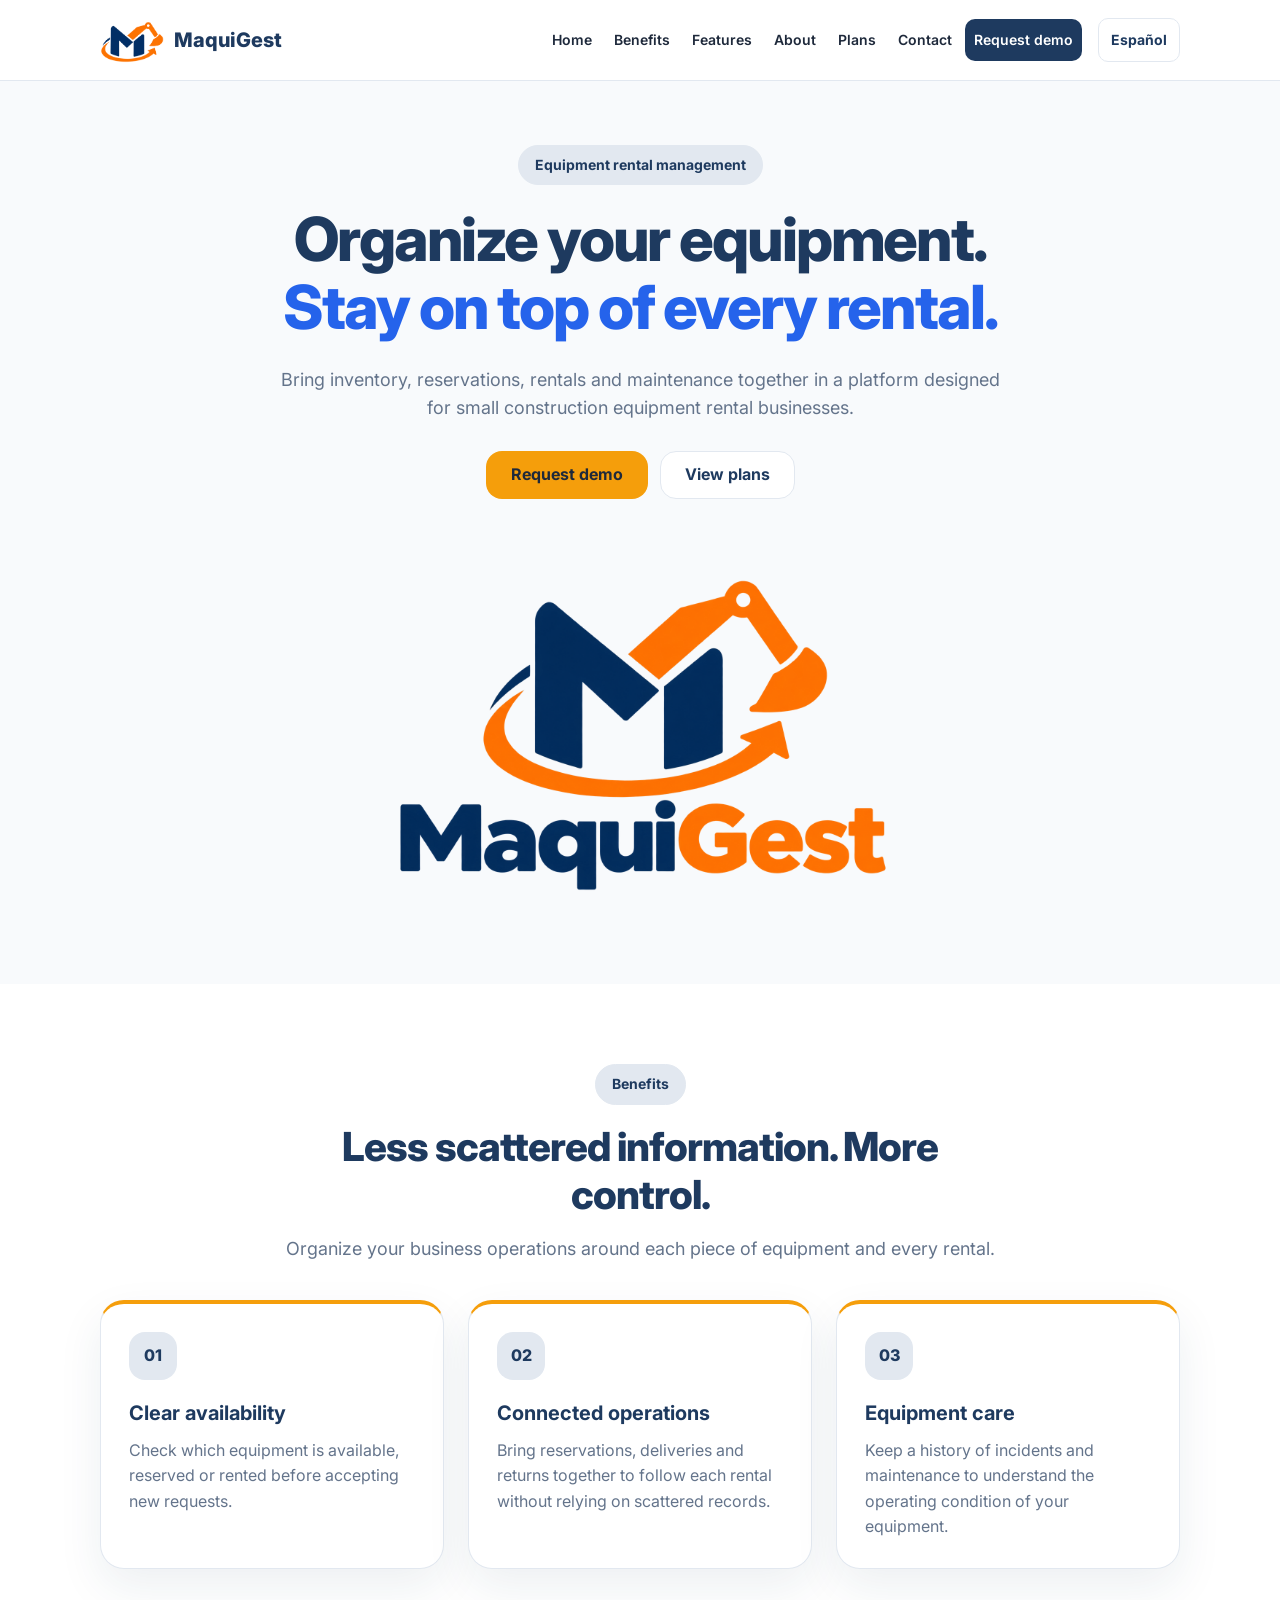
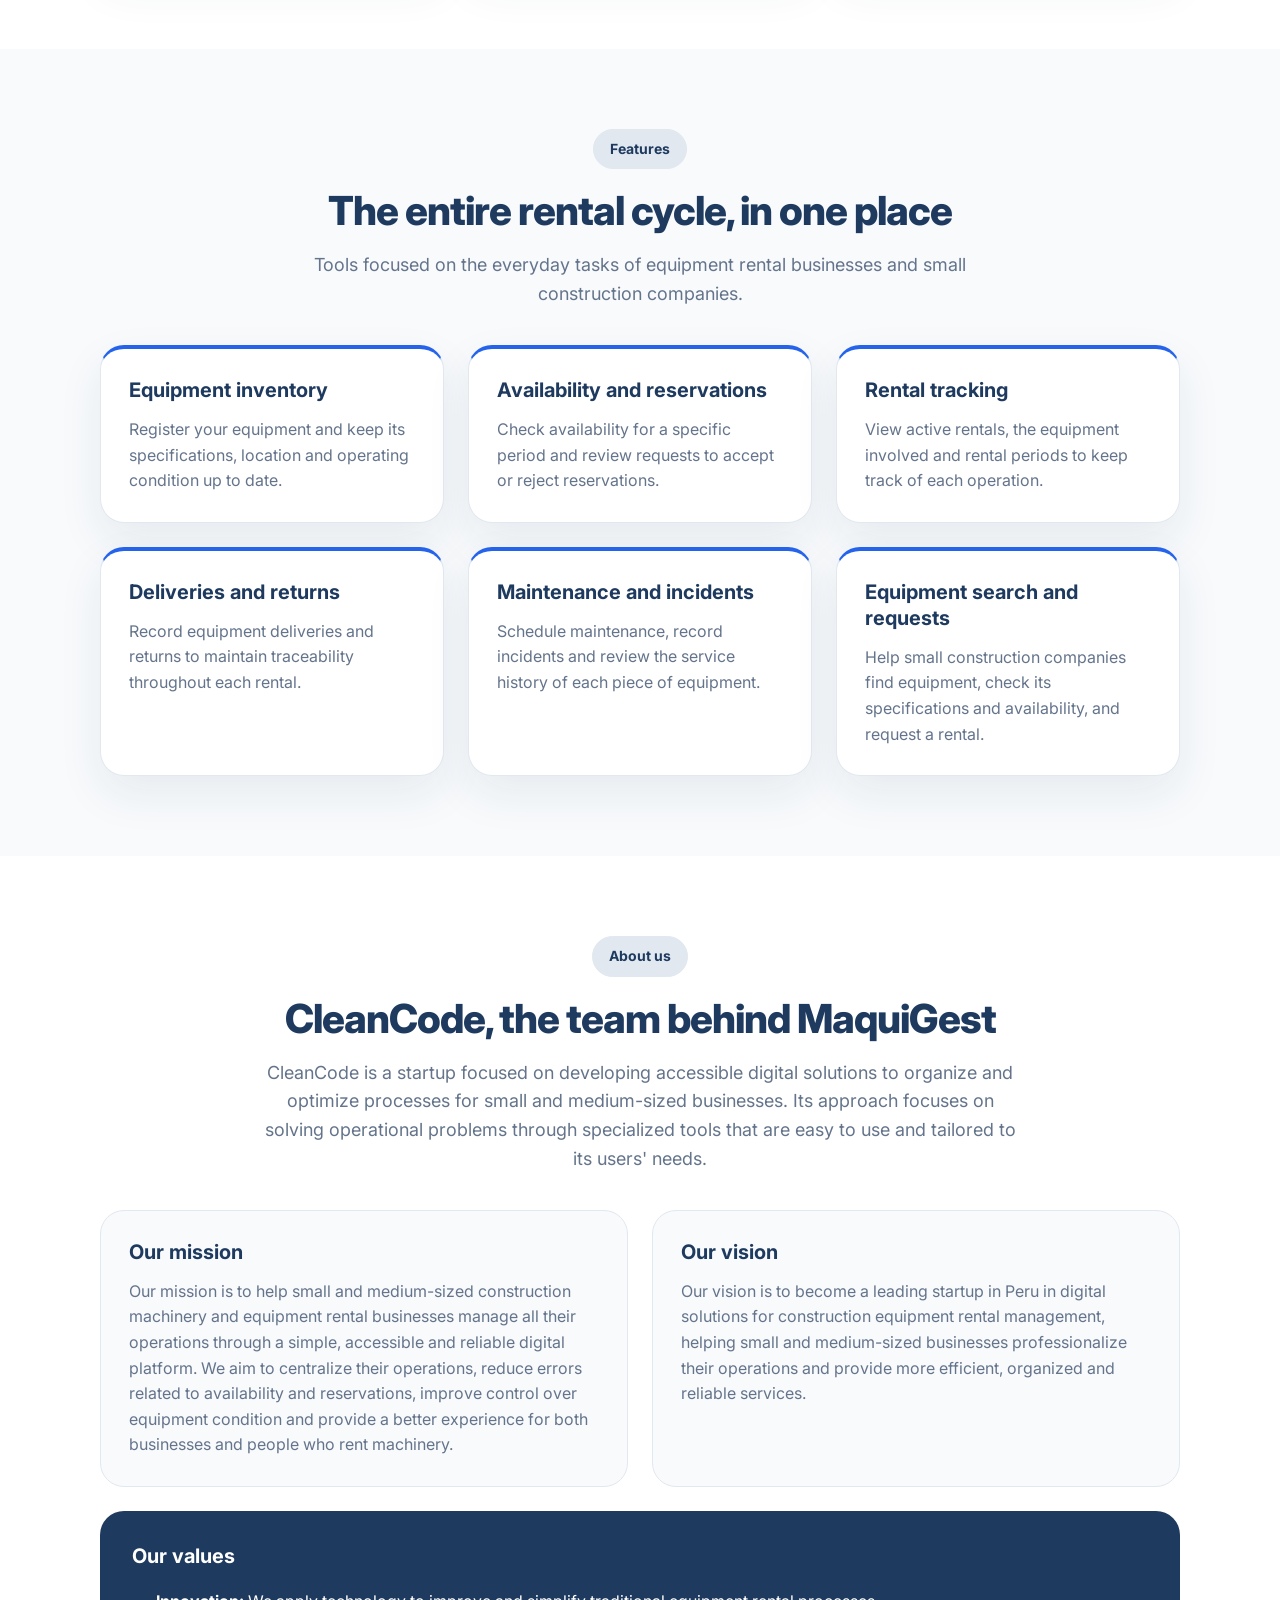
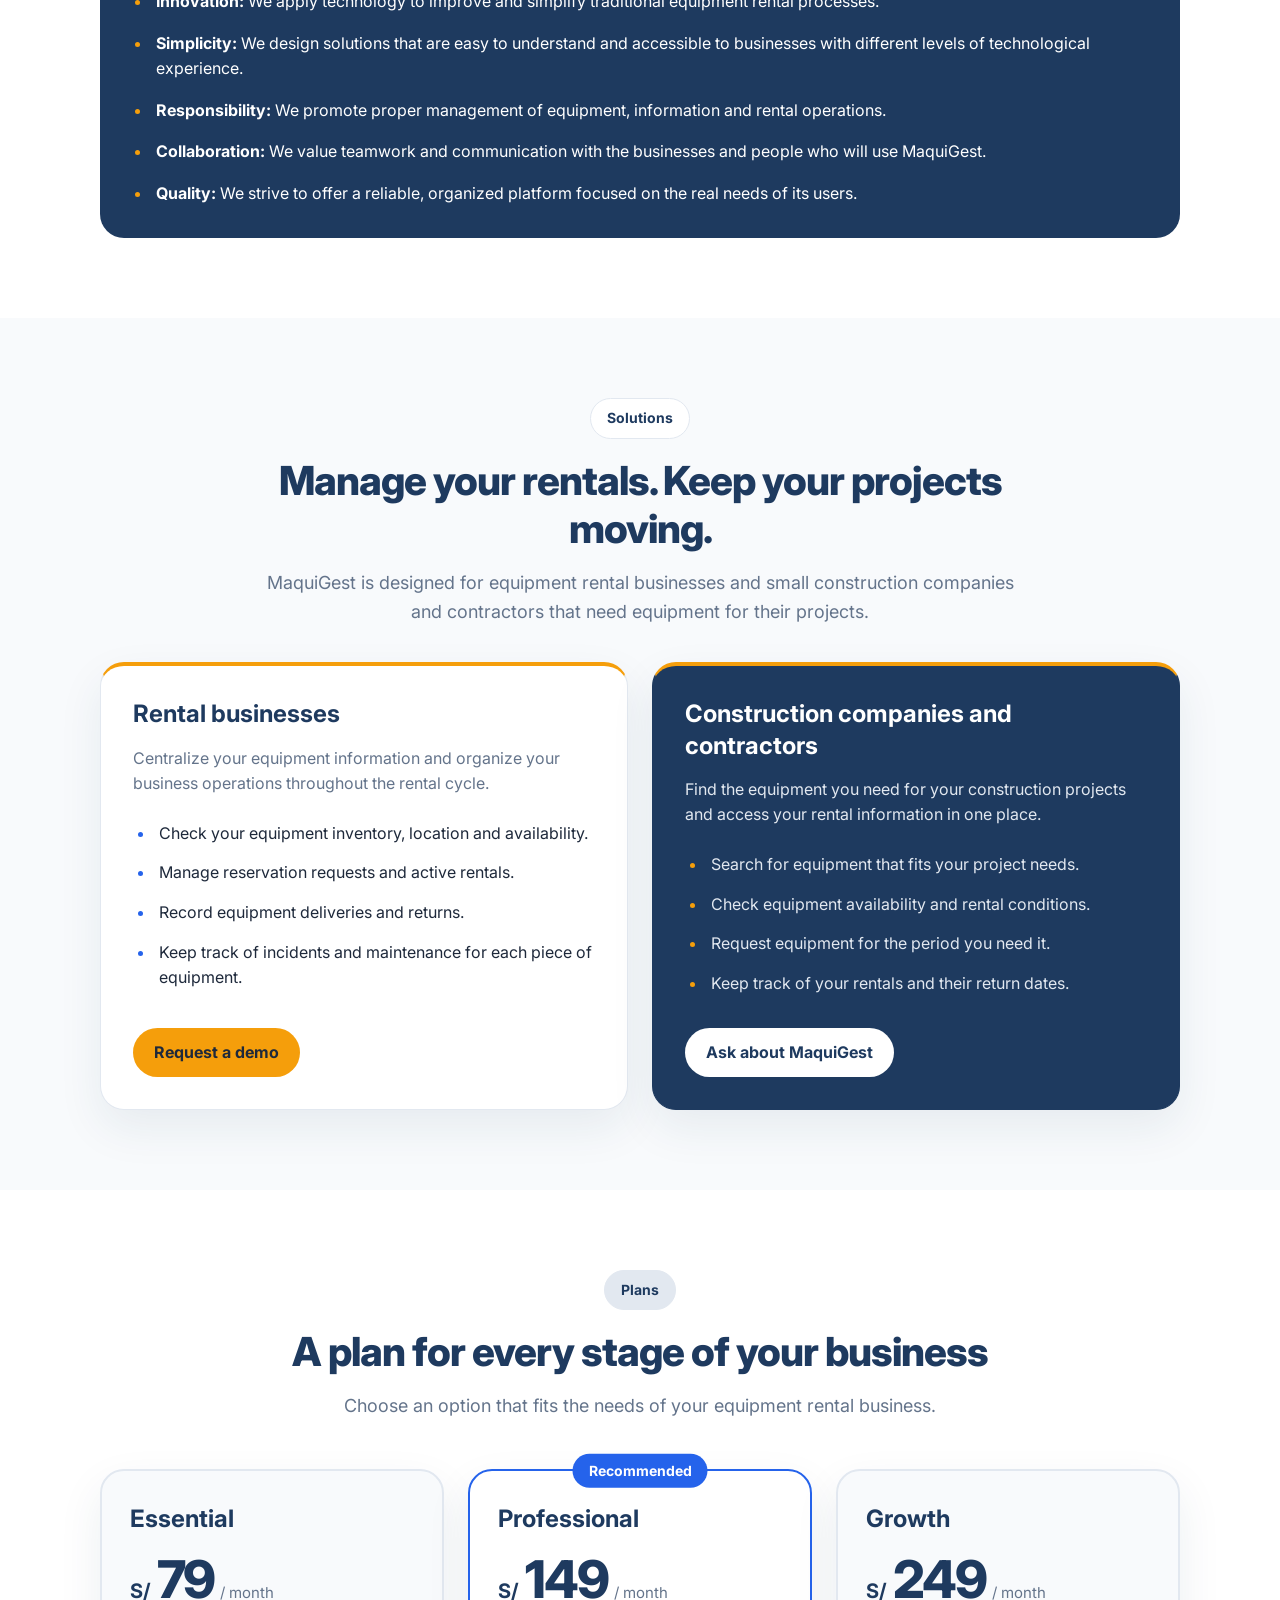
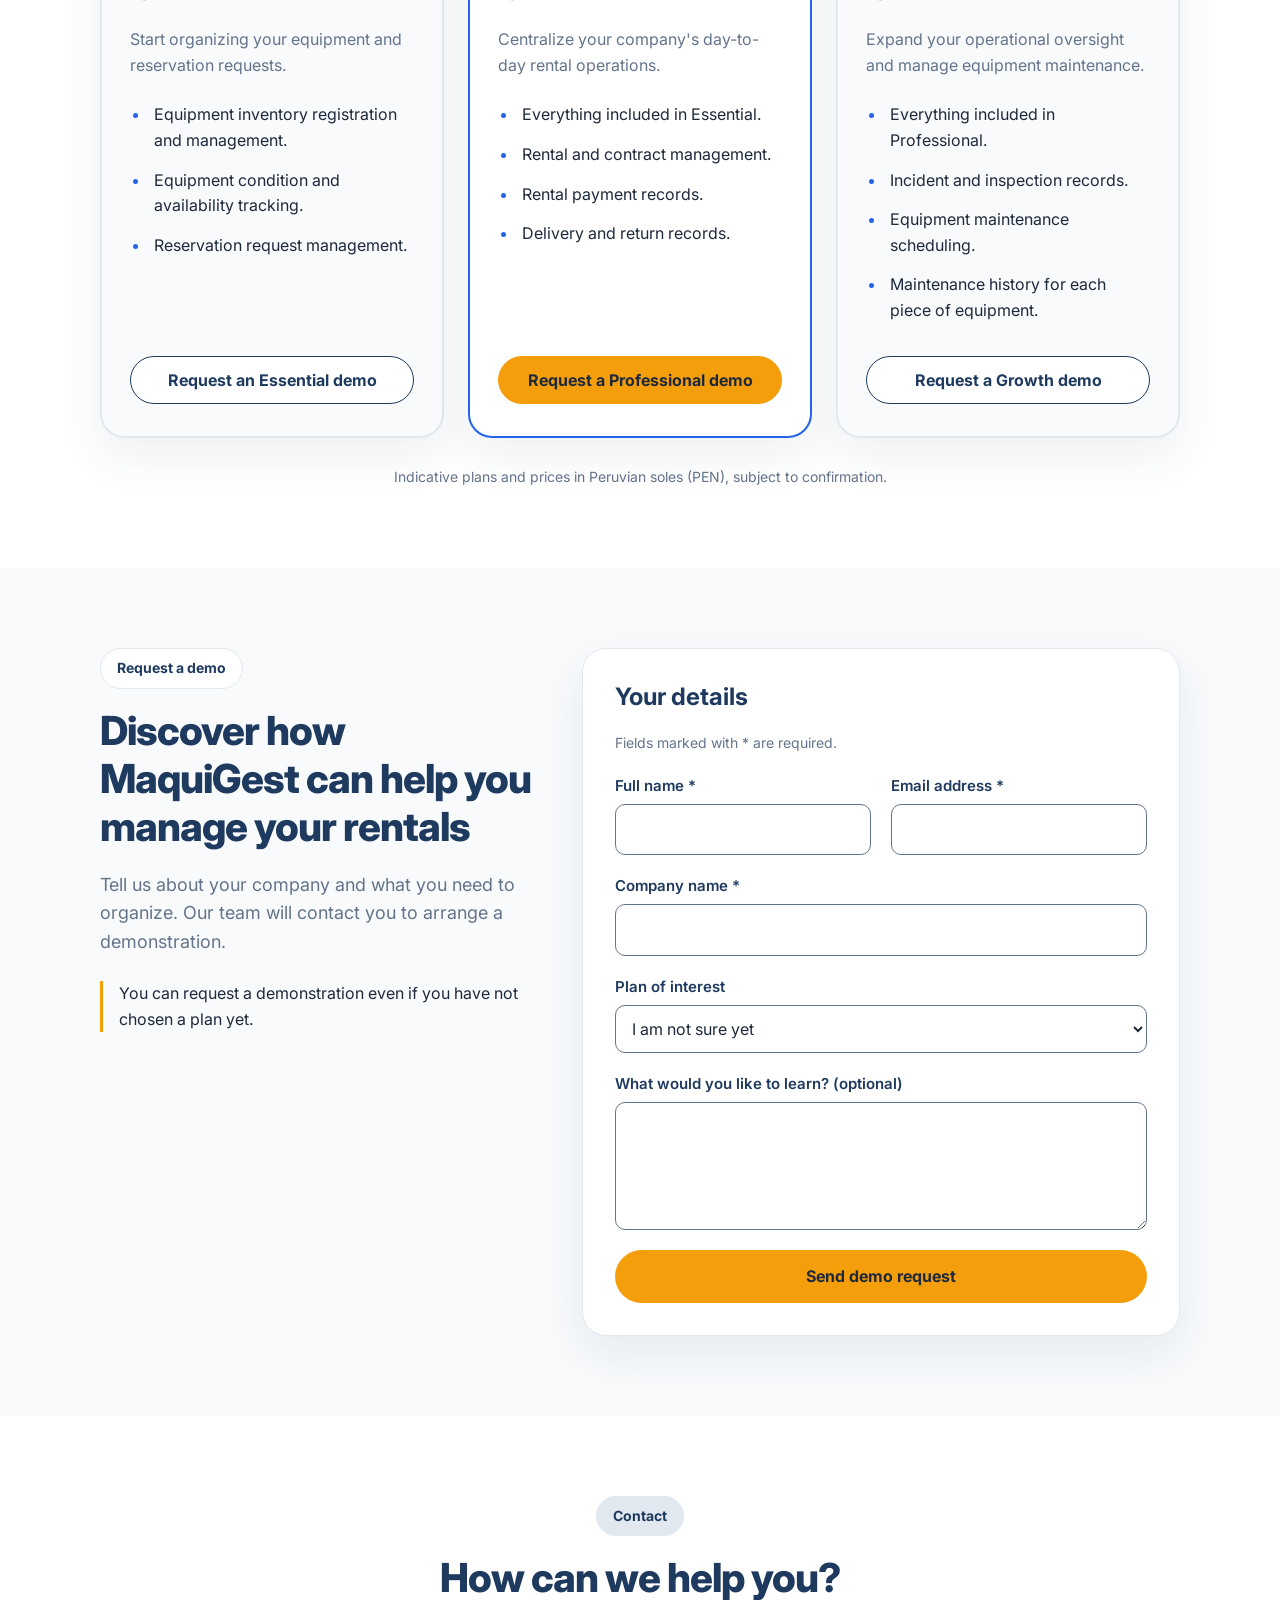
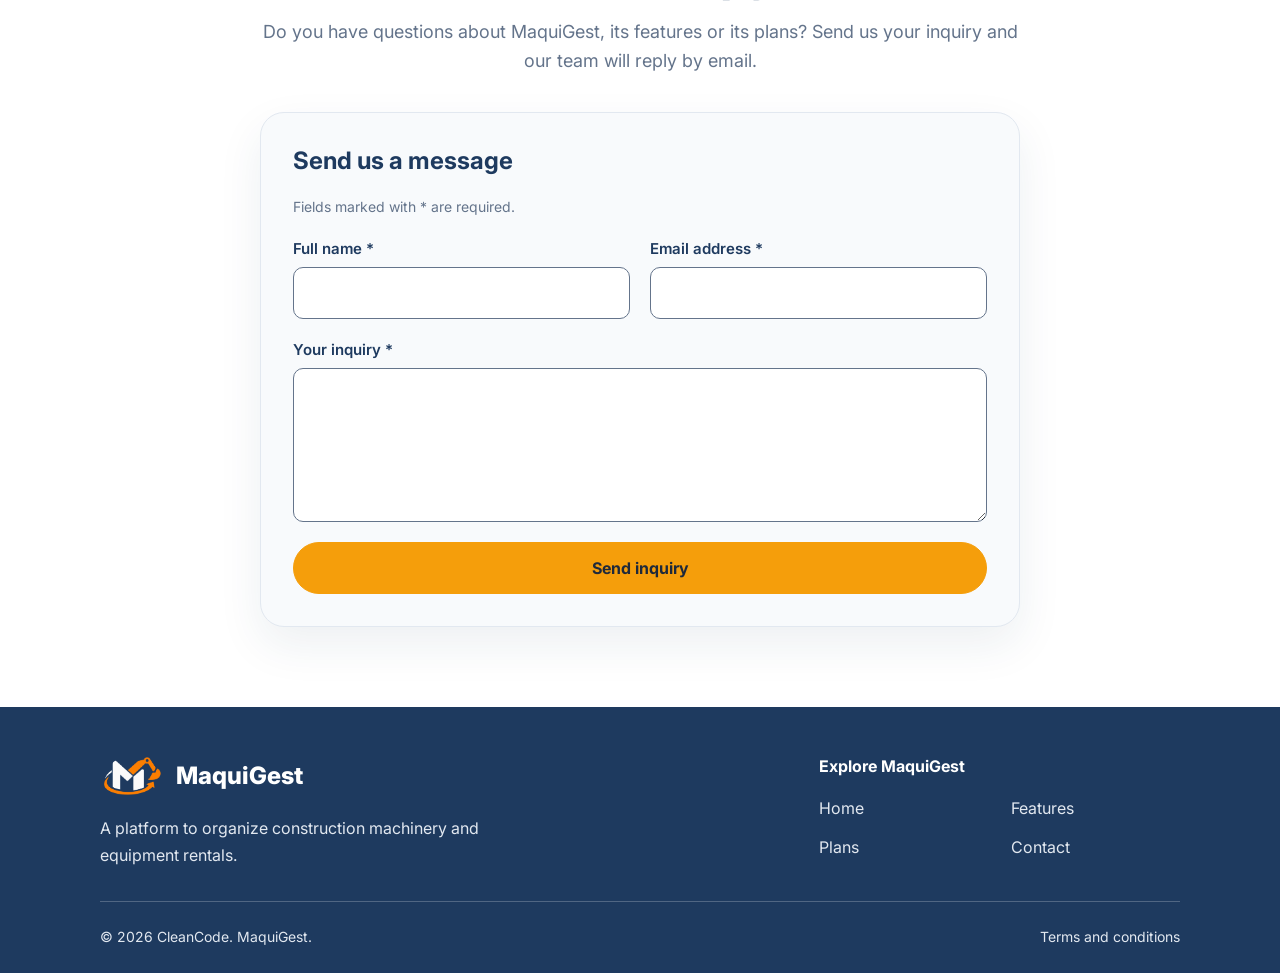
==== commit 6f30da46: "fix(website): use transparent logos and PNG favicon" ====
--- a/index.html
+++ b/index.html
@@ -25,6 +25,11 @@
     <link rel="stylesheet" href="css/main.css" />
     <script src="js/main.js" defer></script>
     <script src="js/forms.js" defer></script>
+    <link
+            rel="icon"
+            type="image/jpeg"
+            href="assets/images/maquigest-symbol.png"
+    />
 </head>
 
 <body>
@@ -40,10 +45,10 @@
     <div class="header-container">
         <a class="brand" href="#home">
             <img
-                    src="assets/images/maquigest-symbol.jpeg"
+                    src="assets/images/maquigest-symbol.png"
                     alt=""
-                    width="1032"
-                    height="731"
+                    width="1490"
+                    height="1055"
             />
             <span>MaquiGest</span>
         </a>
@@ -154,7 +159,7 @@
 
             <div class="home-image">
                 <img
-                        src="assets/images/maquigest-logo.jpeg"
+                        src="assets/images/maquigest-logo.png"
                         alt="MaquiGest"
                         width="1536"
                         height="1024"
@@ -1112,10 +1117,10 @@
                 <a class="footer-brand-link" href="#home">
                     <img
                             class="footer-logo"
-                            src="assets/images/maquigest-symbol.jpeg"
+                            src="assets/images/maquigest-symbol-light.png"
                             alt=""
-                            width="1032"
-                            height="731"
+                            width="1553"
+                            height="1013"
                     />
                     <span>MaquiGest</span>
                 </a>
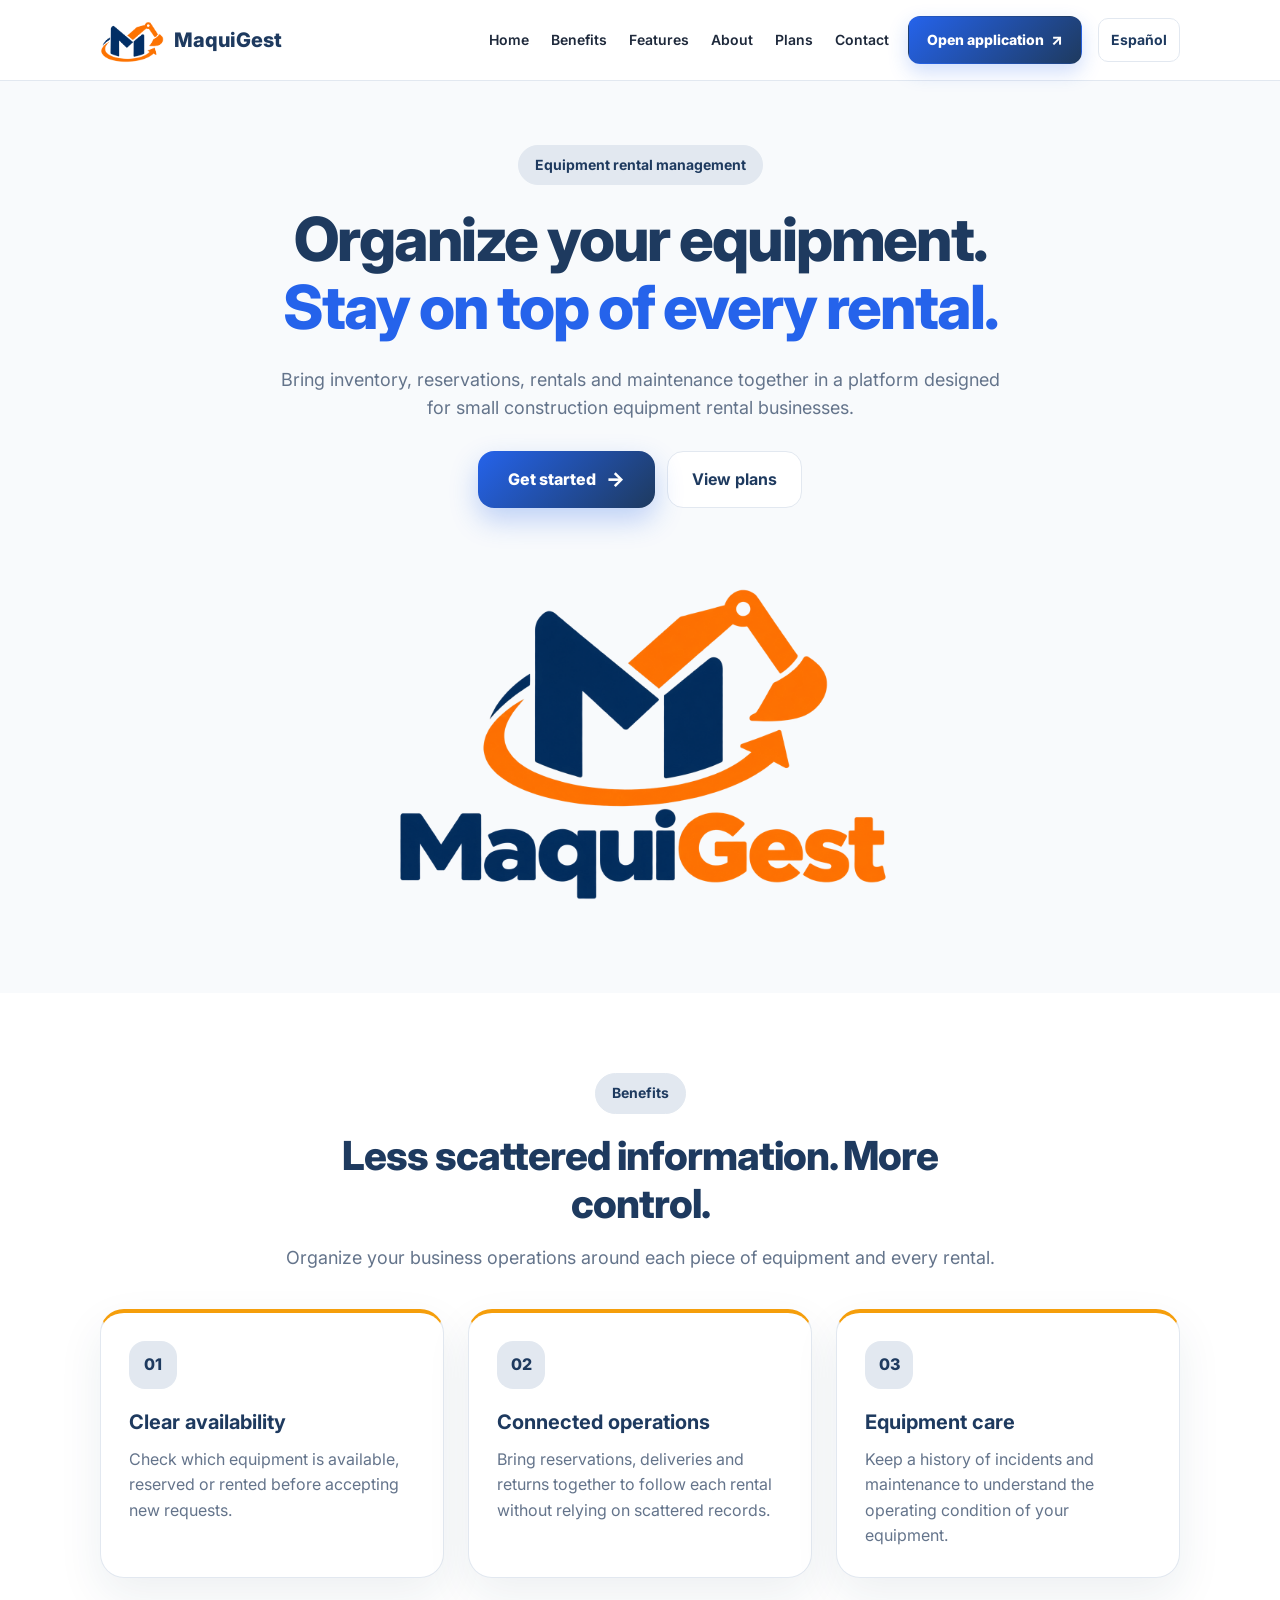
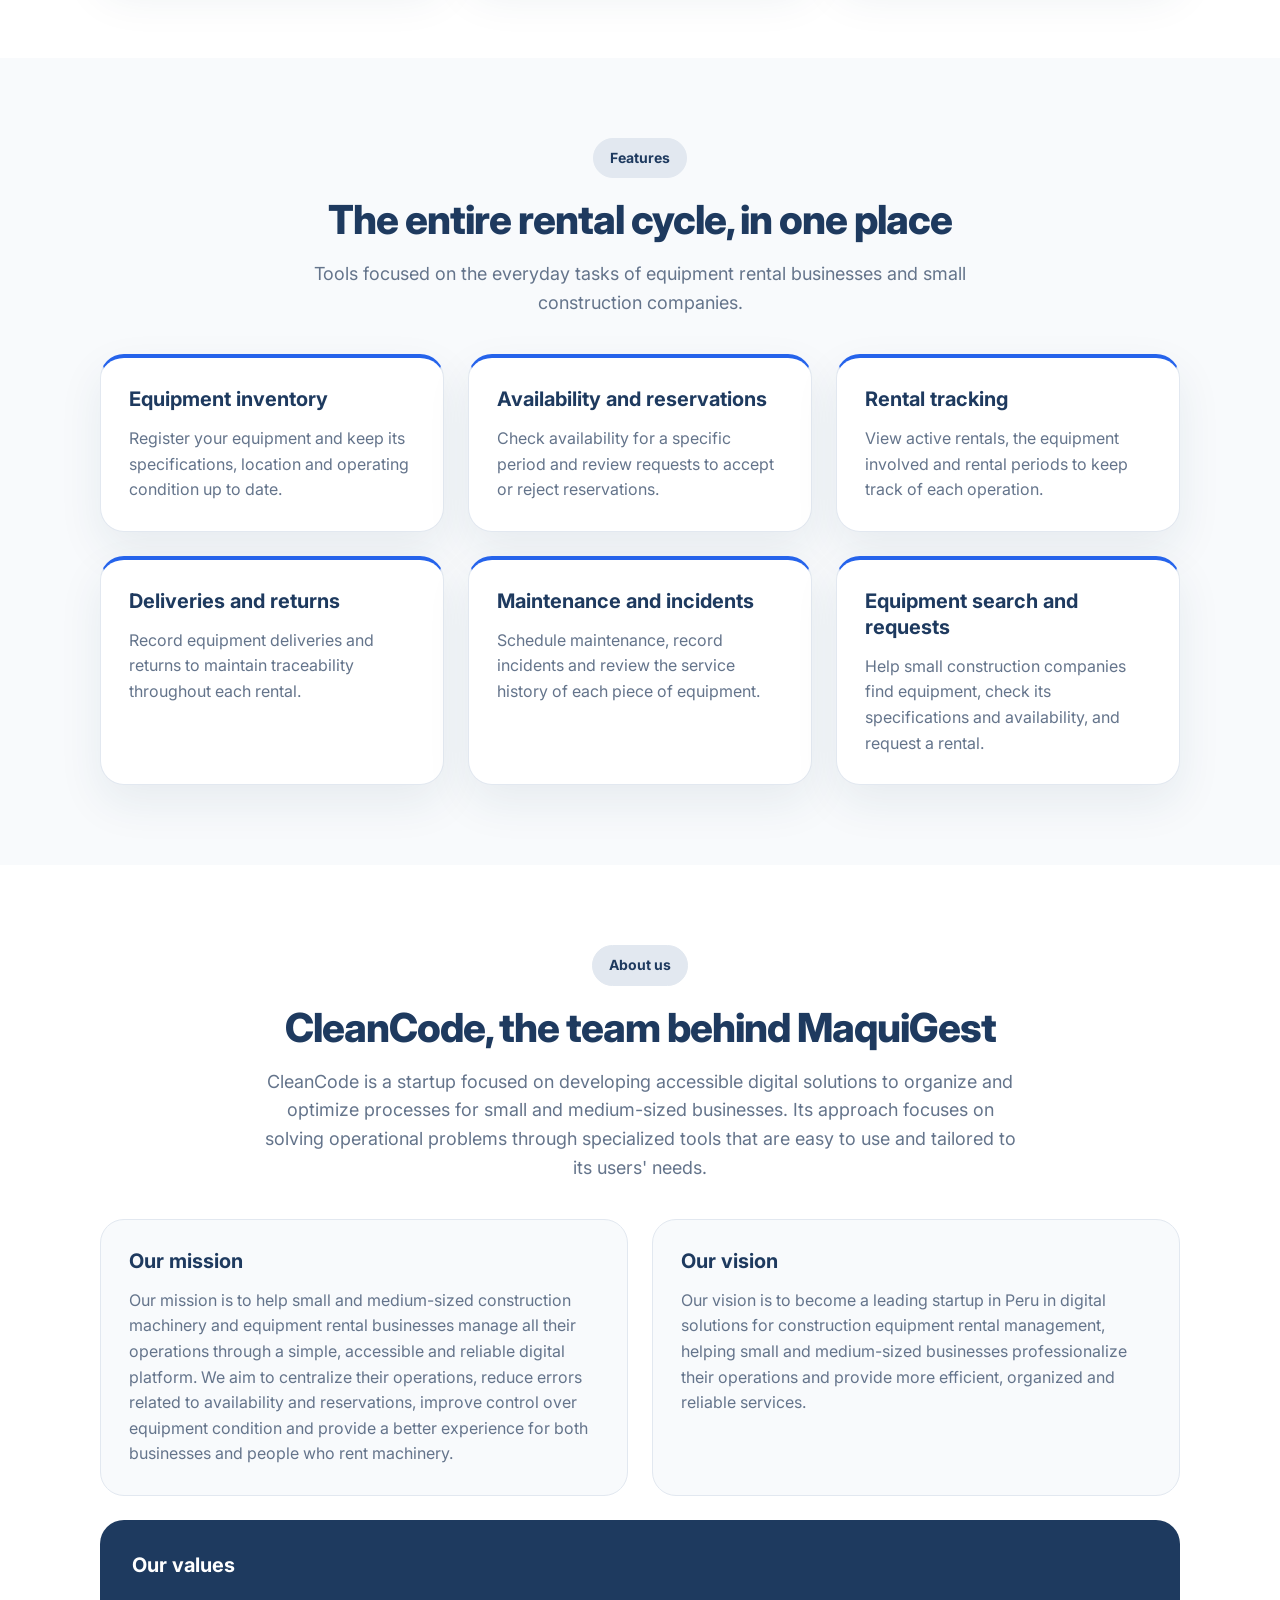
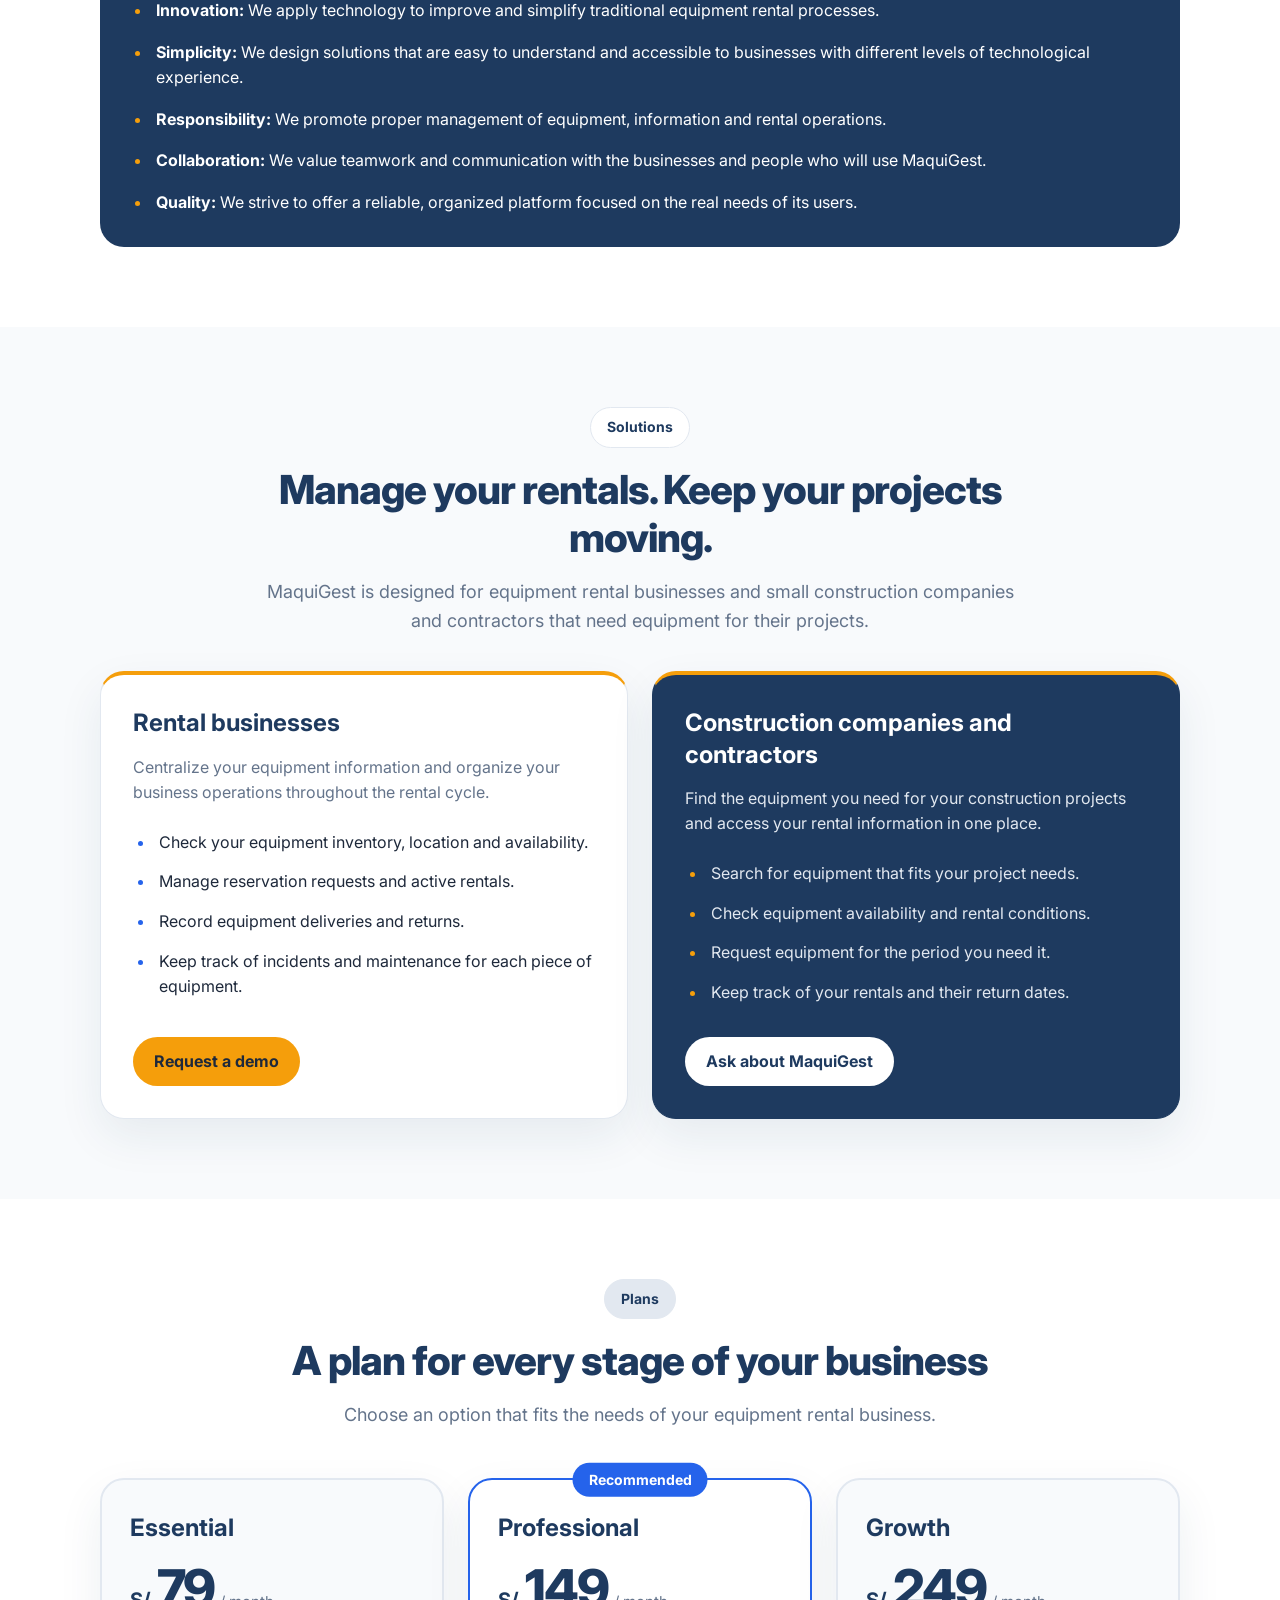
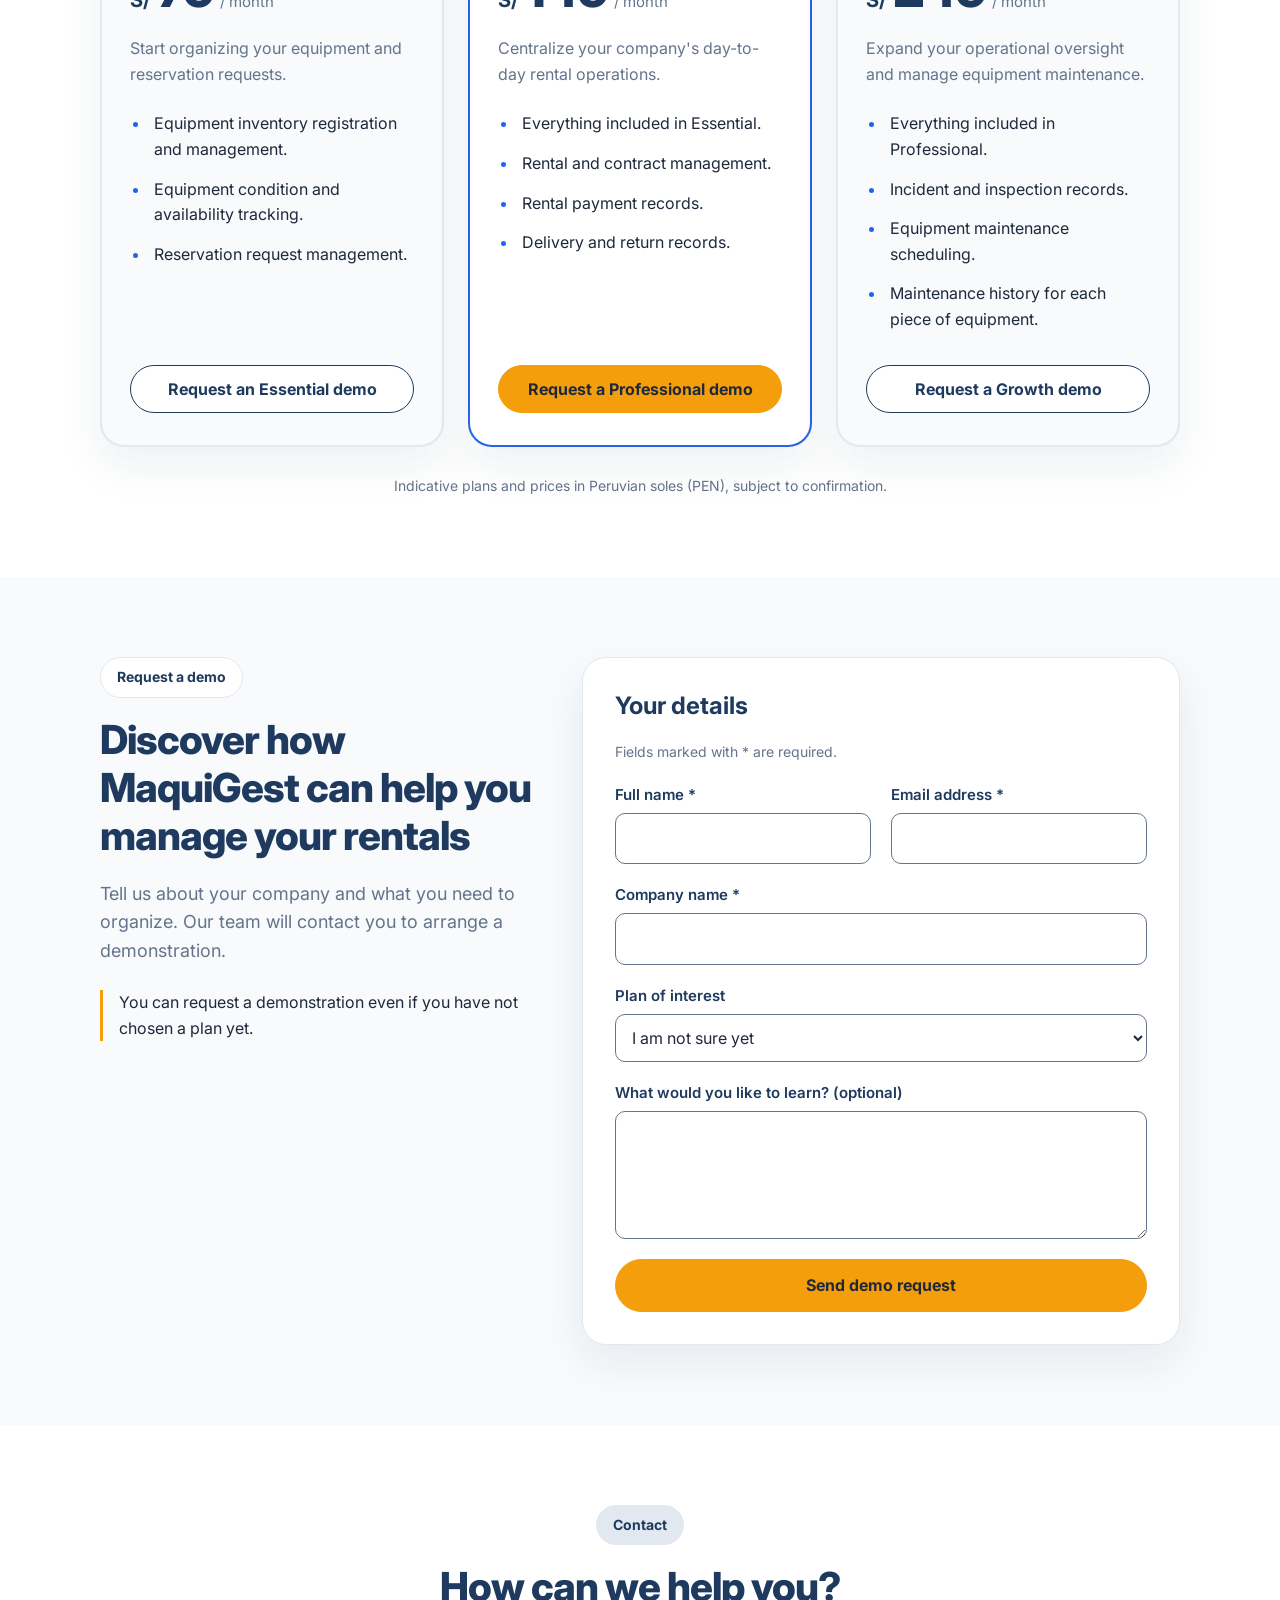
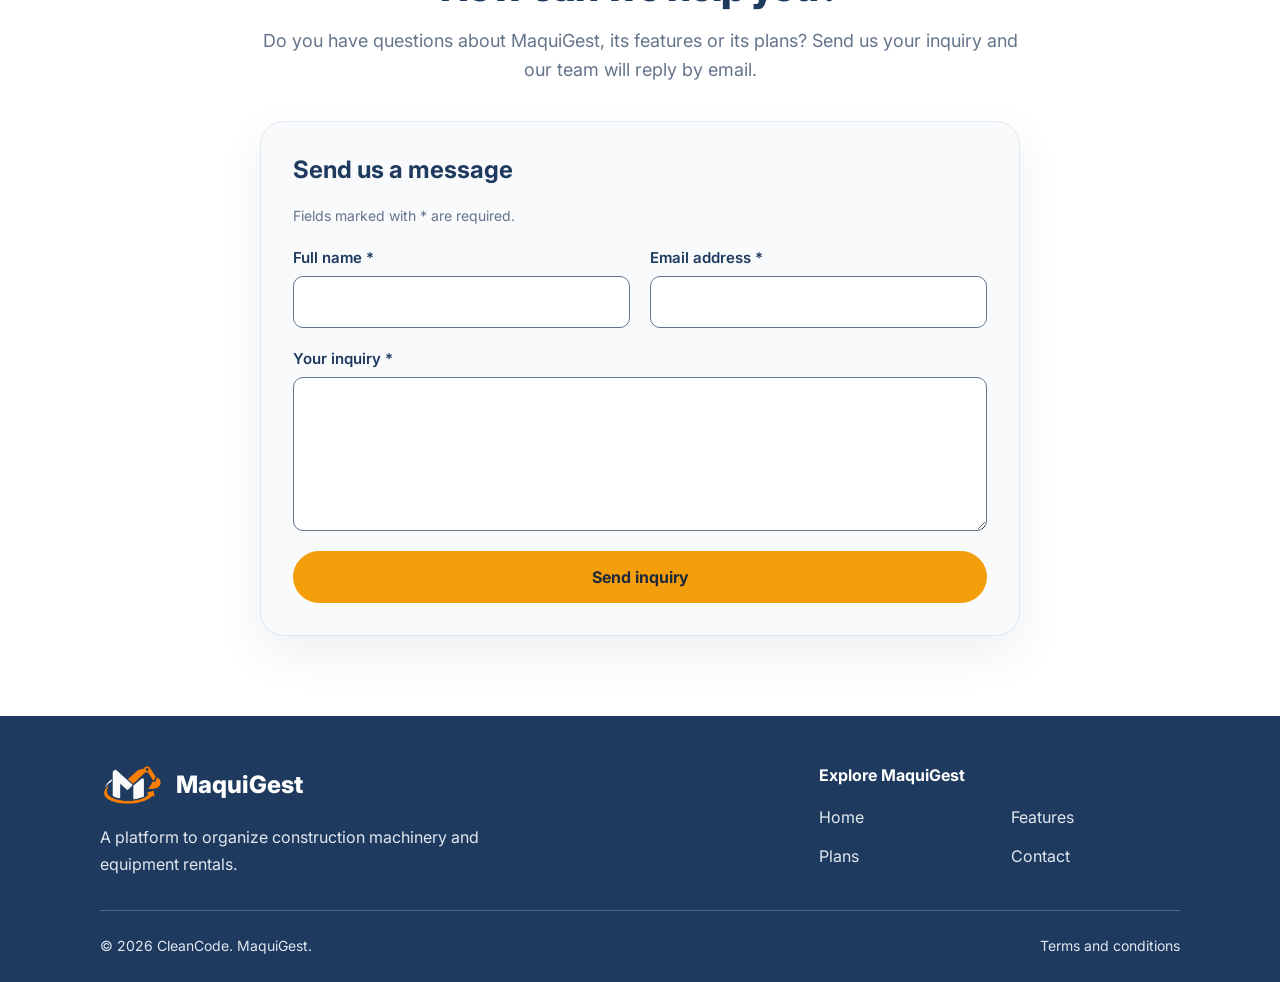
==== commit b5e06ff7: "style: enhance web application call to action" ====
--- a/index.html
+++ b/index.html
@@ -1,4 +1,4 @@
-﻿<!doctype html>
+<!doctype html>
 <html lang="en-US">
 <head>
     <meta charset="UTF-8" />
@@ -84,13 +84,7 @@
             <a href="#planes" data-es="Planes">Plans</a>
             <a href="#contact" data-es="Contacto">Contact</a>
 
-            <a
-                    class="nav-demo"
-                    href="#demo"
-                    data-es="Solicitar demo"
-            >
-                Request demo
-            </a>
+            <a class="nav-demo" href="https://maquigest-webapp-cleancode.vercel.app" data-es="Ir a la aplicación">Open application</a>
         </nav>
 
         <button
@@ -139,13 +133,7 @@
                 </p>
 
                 <div class="home-actions">
-                    <a
-                            class="home-button home-button-primary"
-                            href="#demo"
-                            data-es="Solicitar demo"
-                    >
-                        Request demo
-                    </a>
+                    <a class="home-button home-button-primary webapp-cta" href="https://maquigest-webapp-cleancode.vercel.app" data-es="Empezar ahora">Get started</a>
 
                     <a
                             class="home-button home-button-secondary"
@@ -1183,4 +1171,4 @@
     </div>
 </footer>
 </body>
-</html>+</html>
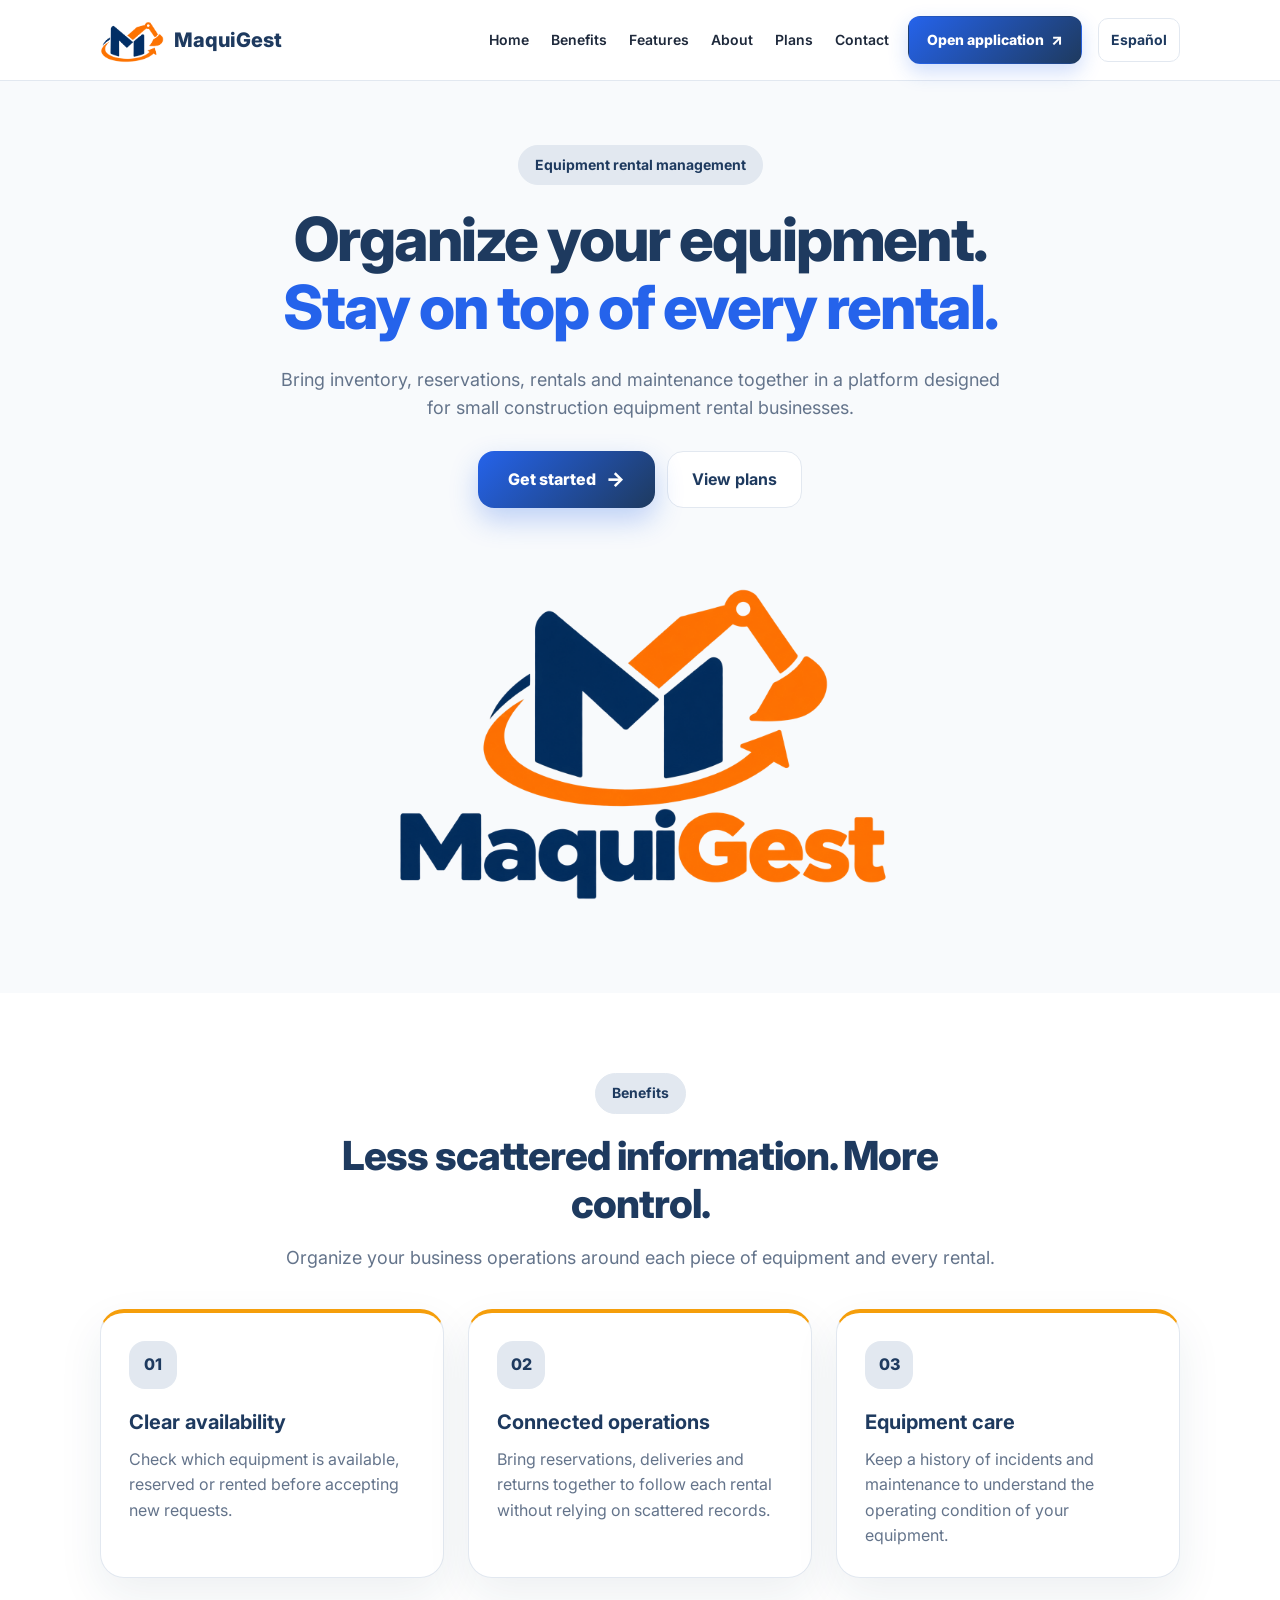
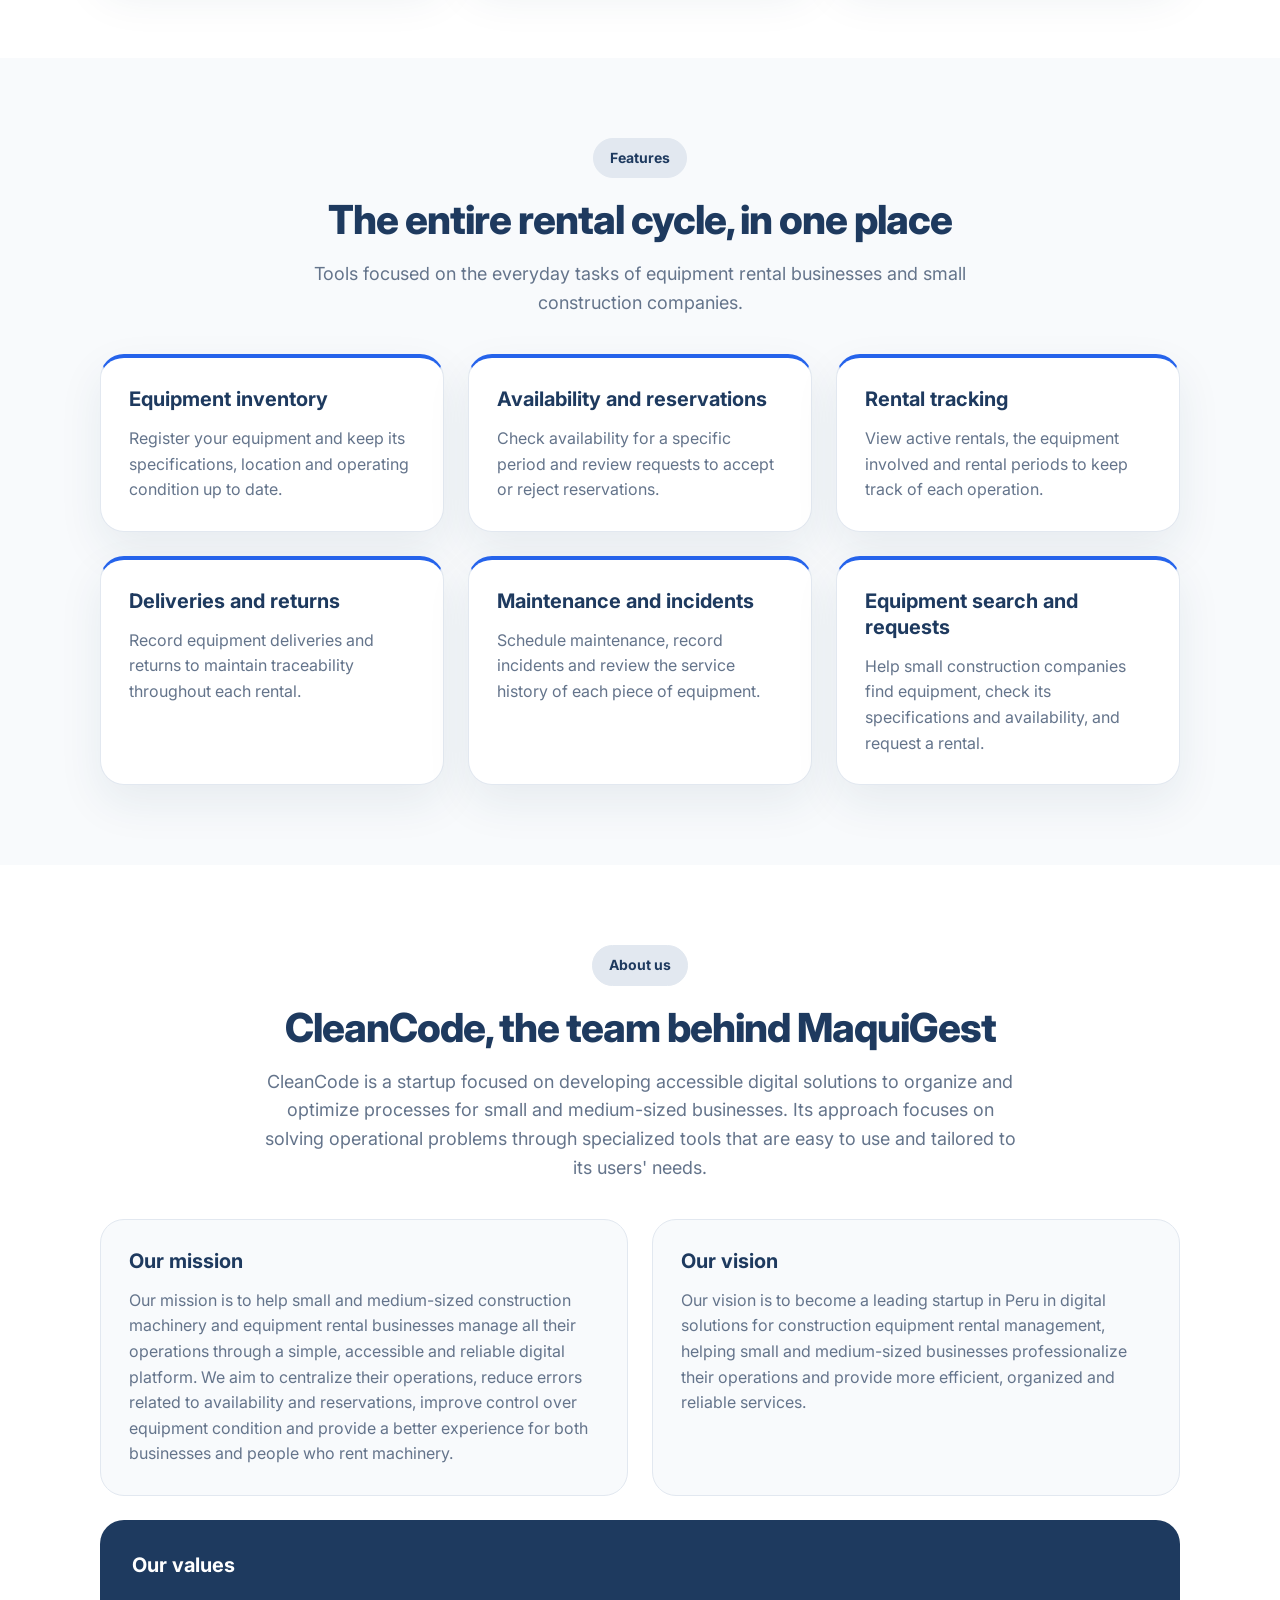
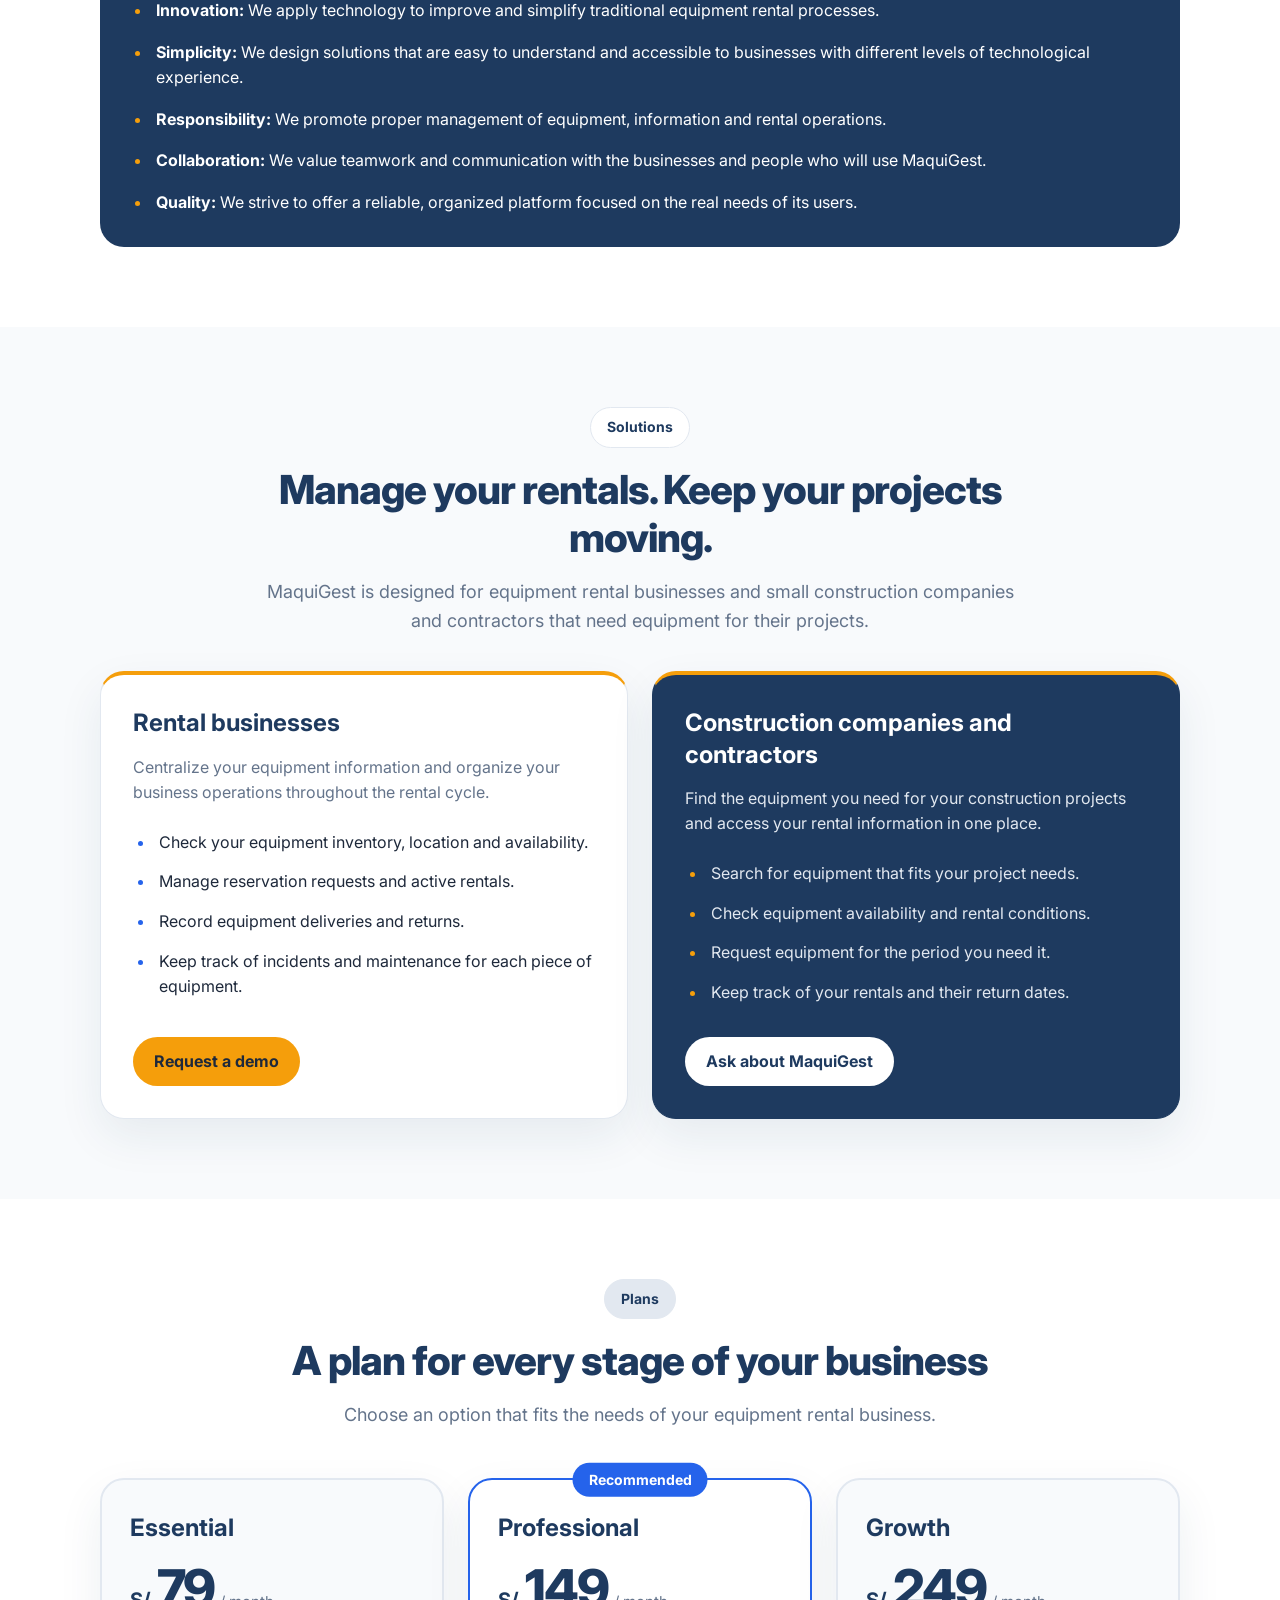
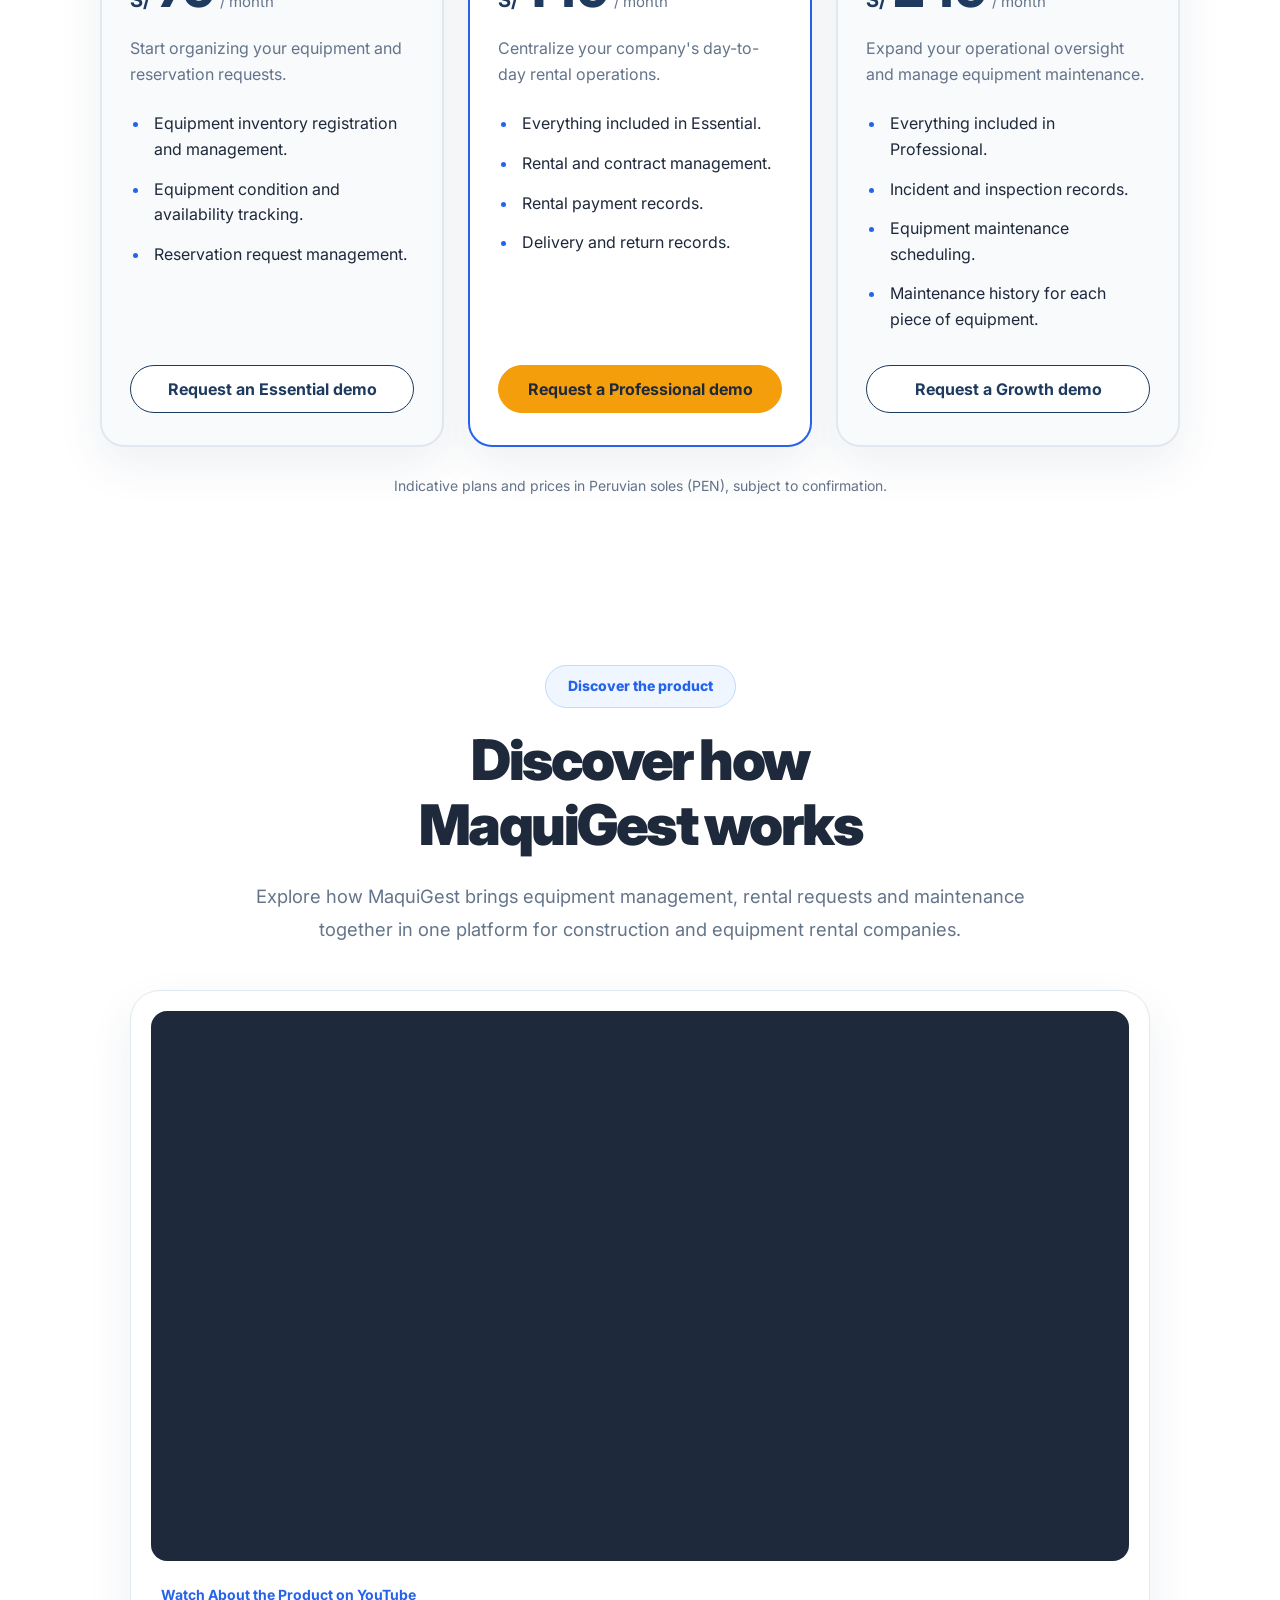
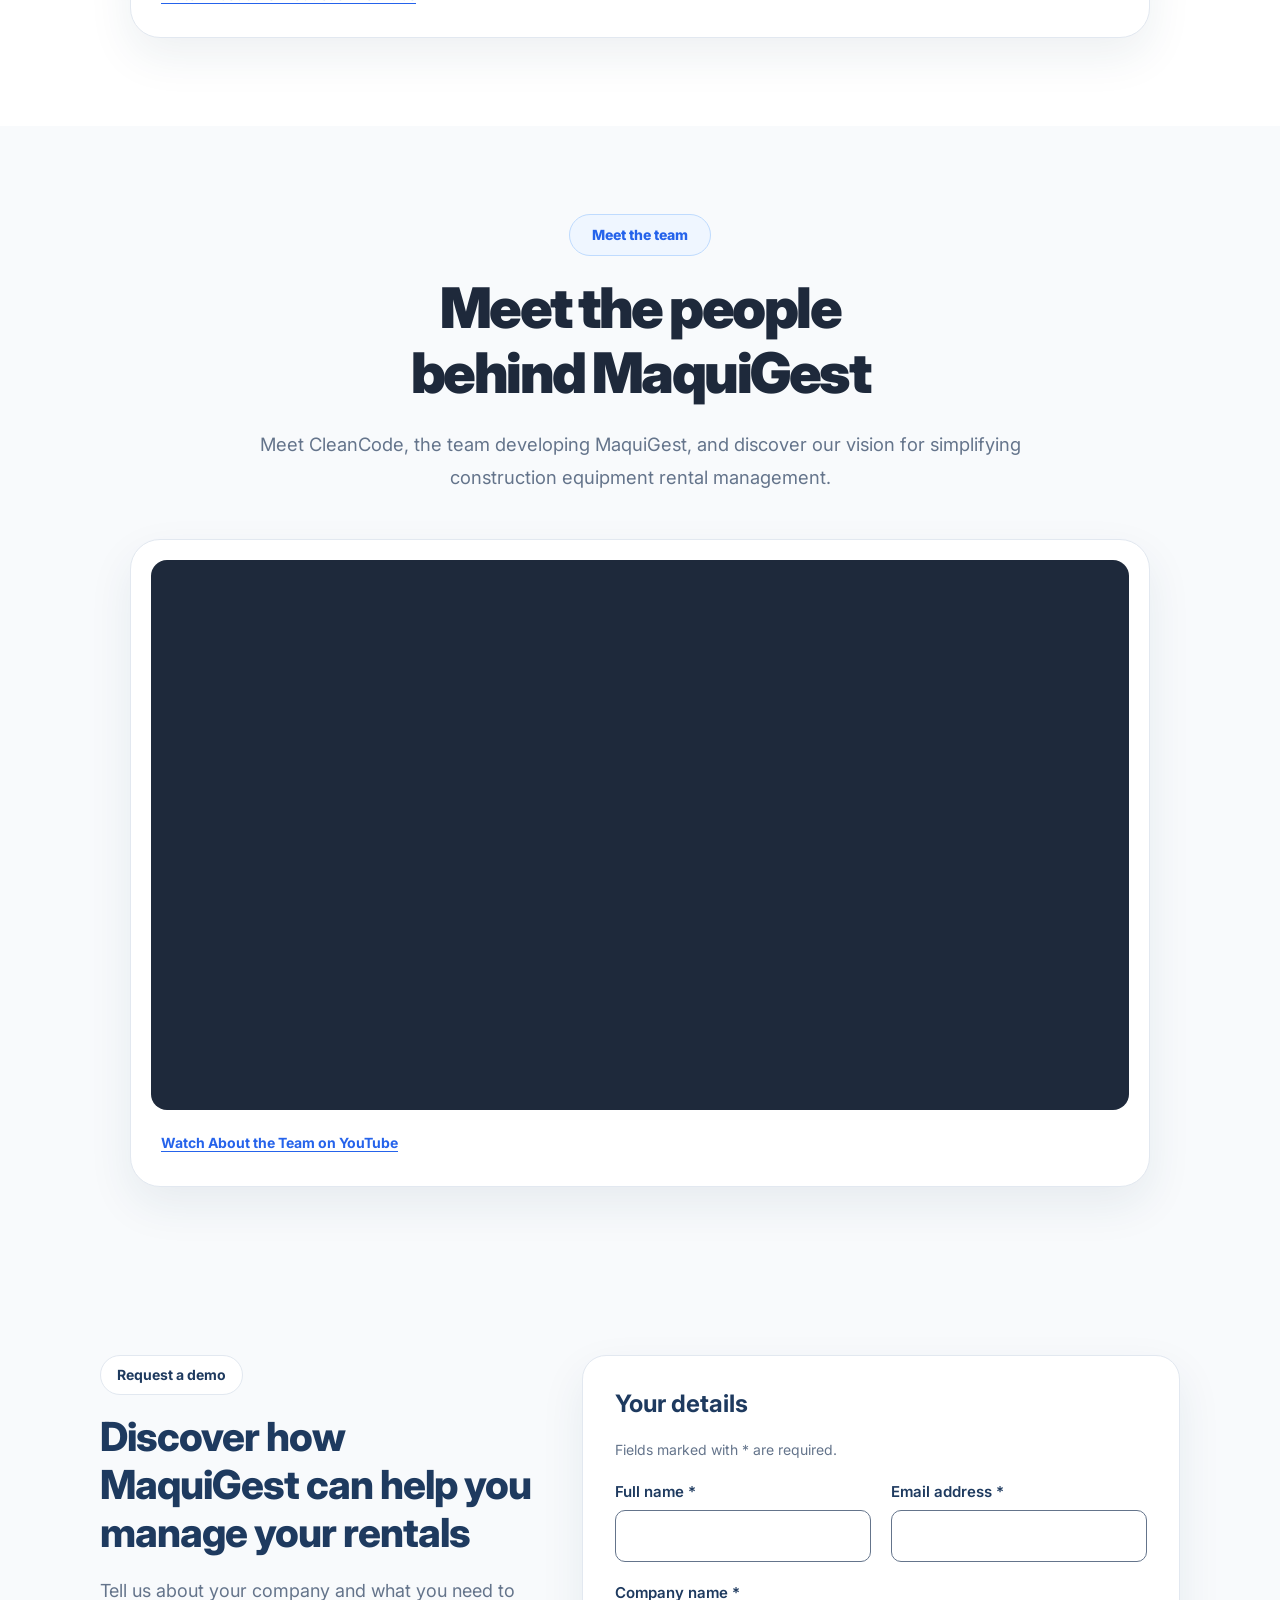
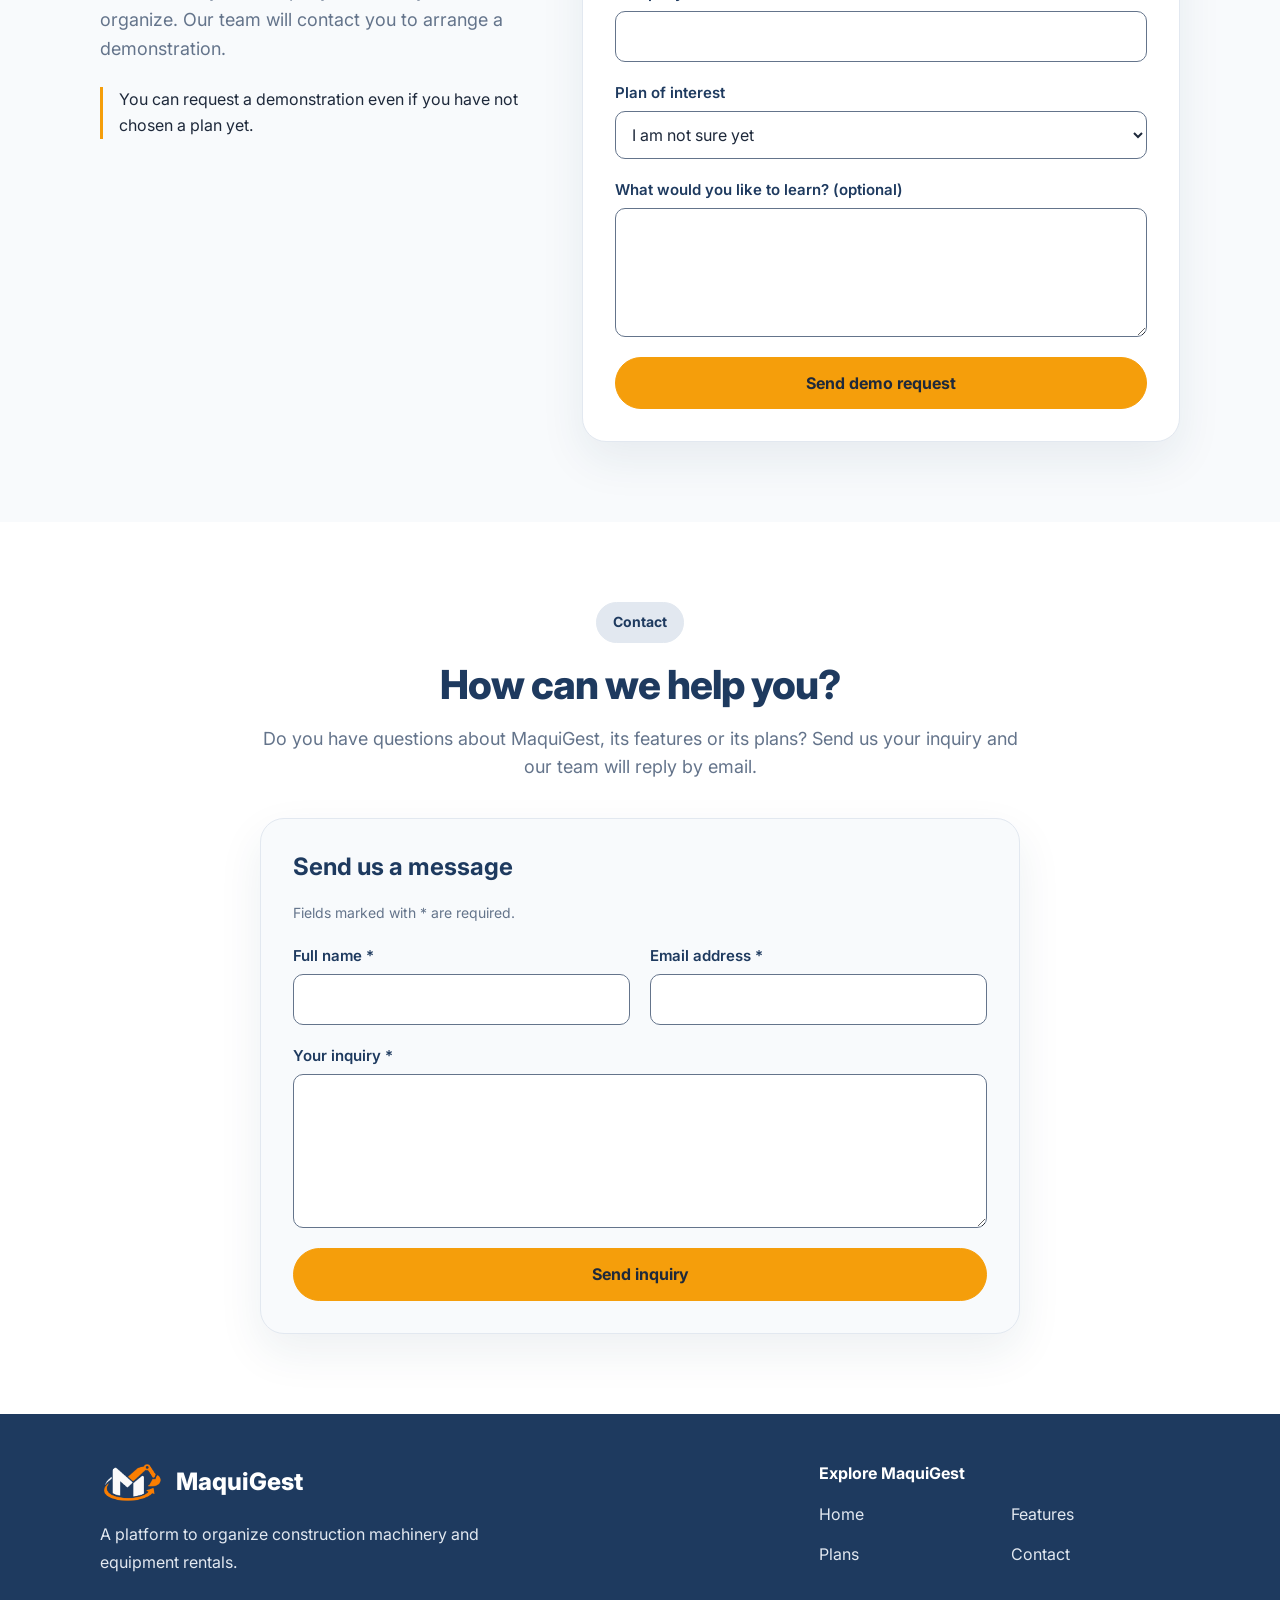
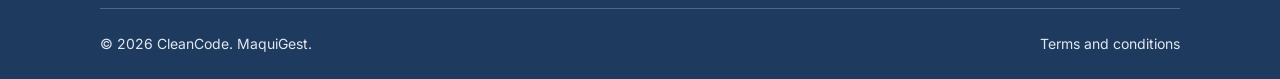
==== commit 3b6672bf: "feat(landing): add about the product and team videos" ====
--- a/index.html
+++ b/index.html
@@ -783,6 +783,101 @@
             </p>
         </div>
     </section>
+    <!-- About the Product: video de presentación de MaquiGest -->
+    <section
+            class="showcase-section showcase-product"
+            id="about-product"
+            aria-labelledby="showcase-product-title"
+    >
+        <div class="showcase-container">
+            <div class="showcase-header">
+                <span class="showcase-badge" data-es="Conoce el producto">
+                    Discover the product
+                </span>
+                <h2
+                        id="showcase-product-title"
+                        data-es="Descubre cómo funciona MaquiGest"
+                >
+                    Discover how MaquiGest works
+                </h2>
+                <p data-es="Explora cómo MaquiGest integra la gestión de maquinaria, las solicitudes de alquiler y el mantenimiento en una sola plataforma para constructoras y empresas de alquiler.">
+                    Explore how MaquiGest brings equipment management, rental requests
+                    and maintenance together in one platform for construction and
+                    equipment rental companies.
+                </p>
+            </div>
+
+            <div class="showcase-video-card">
+                <div class="showcase-video">
+                    <iframe
+                            src="https://www.youtube-nocookie.com/embed/jMt48j5SGXI"
+                            title="MaquiGest — About the Product"
+                            loading="lazy"
+                            referrerpolicy="strict-origin-when-cross-origin"
+                            allow="accelerometer; autoplay; clipboard-write; encrypted-media; gyroscope; picture-in-picture; web-share"
+                            allowfullscreen
+                    ></iframe>
+                </div>
+                <a
+                        class="showcase-external-link"
+                        href="https://youtu.be/jMt48j5SGXI"
+                        target="_blank"
+                        rel="noopener noreferrer"
+                        data-es="Ver About the Product en YouTube"
+                >
+                    Watch About the Product on YouTube
+                </a>
+            </div>
+        </div>
+    </section>
+
+    <!-- About the Team: presentación del equipo CleanCode -->
+    <section
+            class="showcase-section showcase-team"
+            id="about-team"
+            aria-labelledby="showcase-team-title"
+    >
+        <div class="showcase-container">
+            <div class="showcase-header">
+                <span class="showcase-badge" data-es="Conoce al equipo">
+                    Meet the team
+                </span>
+                <h2
+                        id="showcase-team-title"
+                        data-es="Descubre quiénes están detrás de MaquiGest"
+                >
+                    Meet the people behind MaquiGest
+                </h2>
+                <p data-es="Conoce a CleanCode, el equipo que desarrolla MaquiGest, y nuestra visión para simplificar la gestión y el alquiler de maquinaria de construcción.">
+                    Meet CleanCode, the team developing MaquiGest, and discover
+                    our vision for simplifying construction equipment rental management.
+                </p>
+            </div>
+
+            <div class="showcase-video-card">
+                <div class="showcase-video">
+                    <iframe
+                            src="https://www.youtube-nocookie.com/embed/-UoV_7GcAb8"
+                            title="MaquiGest — About the Team"
+                            loading="lazy"
+                            referrerpolicy="strict-origin-when-cross-origin"
+                            allow="accelerometer; autoplay; clipboard-write; encrypted-media; gyroscope; picture-in-picture; web-share"
+                            allowfullscreen
+                    ></iframe>
+                </div>
+                <a
+                        class="showcase-external-link"
+                        href="https://youtu.be/-UoV_7GcAb8"
+                        target="_blank"
+                        rel="noopener noreferrer"
+                        data-es="Ver About the Team en YouTube"
+                >
+                    Watch About the Team on YouTube
+                </a>
+            </div>
+        </div>
+    </section>
+
     <section
             class="demo-section"
             id="demo"
--- a/css/main.css
+++ b/css/main.css
@@ -6,6 +6,7 @@
 @import url("./about.css");
 @import url("./solutions.css");
 @import url("./plans.css");
+@import url("./showcase.css");
 @import url("./demo.css");
 @import url("./contact.css");
 @import url("./footer.css");
